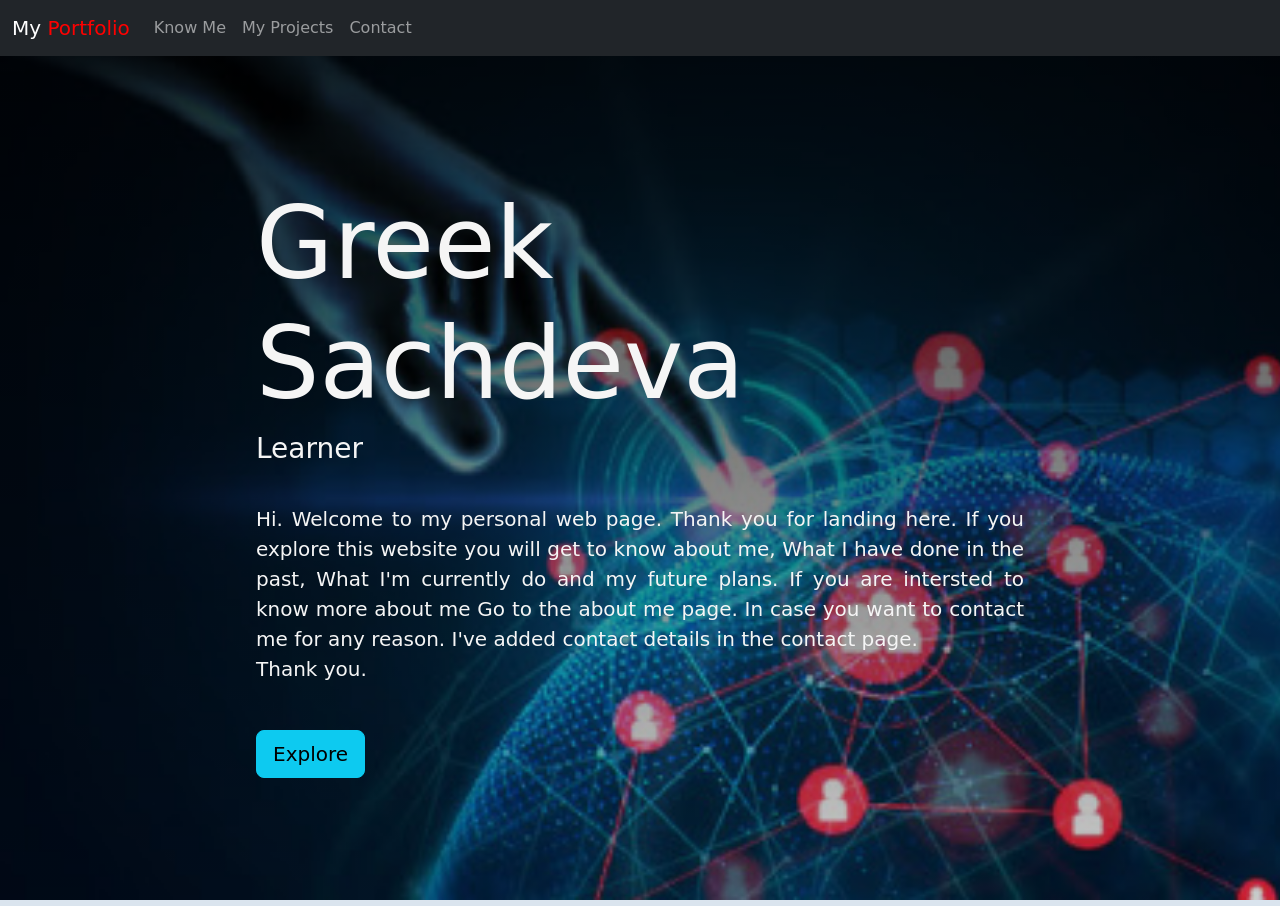
==== index.html @ c4c122c5 "first" ====
<!doctype html>
<html lang="en">
  <head>
    <!-- Required meta tags -->
    <meta charset="utf-8">
    <meta name="viewport" content="width=device-width, initial-scale=1">

    <!-- Bootstrap CSS -->
    <link href="https://cdn.jsdelivr.net/npm/bootstrap@5.0.2/dist/css/bootstrap.min.css" rel="stylesheet" integrity="sha384-EVSTQN3/azprG1Anm3QDgpJLIm9Nao0Yz1ztcQTwFspd3yD65VohhpuuCOmLASjC" crossorigin="anonymous">


    <link href="./styles/style.css" rel="stylesheet">


    <title>Greek Sachdeva</title>
  </head>
  <body>    



    <section class="home">


      <nav class="navbar navbar-expand-lg navbar-dark bg-dark">
        <div class="container-fluid">
          <a class="navbar-brand active" href="index.html">My <span style="color:red;"> Portfolio </span> </a>
          <button class="navbar-toggler" type="button" data-bs-toggle="collapse" data-bs-target="#navbarSupportedContent" aria-controls="navbarSupportedContent" aria-expanded="false" aria-label="Toggle navigation">
            <span class="navbar-toggler-icon"></span>
          </button>
          <div class="collapse navbar-collapse" id="navbarSupportedContent">
            <ul class="navbar-nav me-auto mb-2 mb-lg-0">
              <li class="nav-item">
                <a class="nav-link" aria-current="page" href="about.html">Know Me</a>
              </li>
              <li class="nav-item">
                <a class="nav-link" href="projects.html">My Projects</a>
              </li>
              <li class="nav-item">
                <a class="nav-link" href="contact.html">Contact</a>
              </li>
            </ul>
          </div>
        </div>
      </nav>



      <div class="intro">
        <h1 class="name">Greek Sachdeva</h1>
        <h3 style="font-weight: 300;" >Learner</h3>
        <br>

        <p>
          Hi. Welcome to my personal web page. Thank you for landing here. If you explore this website
          you will get to know about me, What I have done in the past, What I'm currently do and my future plans. 
          If you are intersted to know more about me Go to the about me page.
          In case you want to contact me for any reason. I've added contact details in the contact page.
          <br>
          <b>Thank you.</b>
        </p>

        <br>

        <button type="button" class="btn btn-info btn-lg">Explore</button>
      </div>




      







    </section>








  

    <!-- Option 1: Bootstrap Bundle with Popper -->
    <script src="https://cdn.jsdelivr.net/npm/bootstrap@5.0.2/dist/js/bootstrap.bundle.min.js" integrity="sha384-MrcW6ZMFYlzcLA8Nl+NtUVF0sA7MsXsP1UyJoMp4YLEuNSfAP+JcXn/tWtIaxVXM" crossorigin="anonymous"></script>

    <!-- Option 2: Separate Popper and Bootstrap JS -->
    <!--
    <script src="https://cdn.jsdelivr.net/npm/@popperjs/core@2.9.2/dist/umd/popper.min.js" integrity="sha384-IQsoLXl5PILFhosVNubq5LC7Qb9DXgDA9i+tQ8Zj3iwWAwPtgFTxbJ8NT4GN1R8p" crossorigin="anonymous"></script>
    <script src="https://cdn.jsdelivr.net/npm/bootstrap@5.0.2/dist/js/bootstrap.min.js" integrity="sha384-cVKIPhGWiC2Al4u+LWgxfKTRIcfu0JTxR+EQDz/bgldoEyl4H0zUF0QKbrJ0EcQF" crossorigin="anonymous"></script>
    -->
  </body>
</html>
---- styles/style.css ----
body{
    background-color: #dae4ee;
}

.home{
    height: 100vh;
    background: linear-gradient(
        rgba(0,0,0,0.8), 
        rgba(0,0,0,0.2)),
        url('../imgs/background.jpeg');
    background-size: cover;
}

.intro{
    color: whitesmoke;
    padding: 10% 20%;
    text-align: justify;
    font-size: 20px;
    font-weight: 200;
}

.name{
    font-size: 5em;
    font-weight: 500;
}
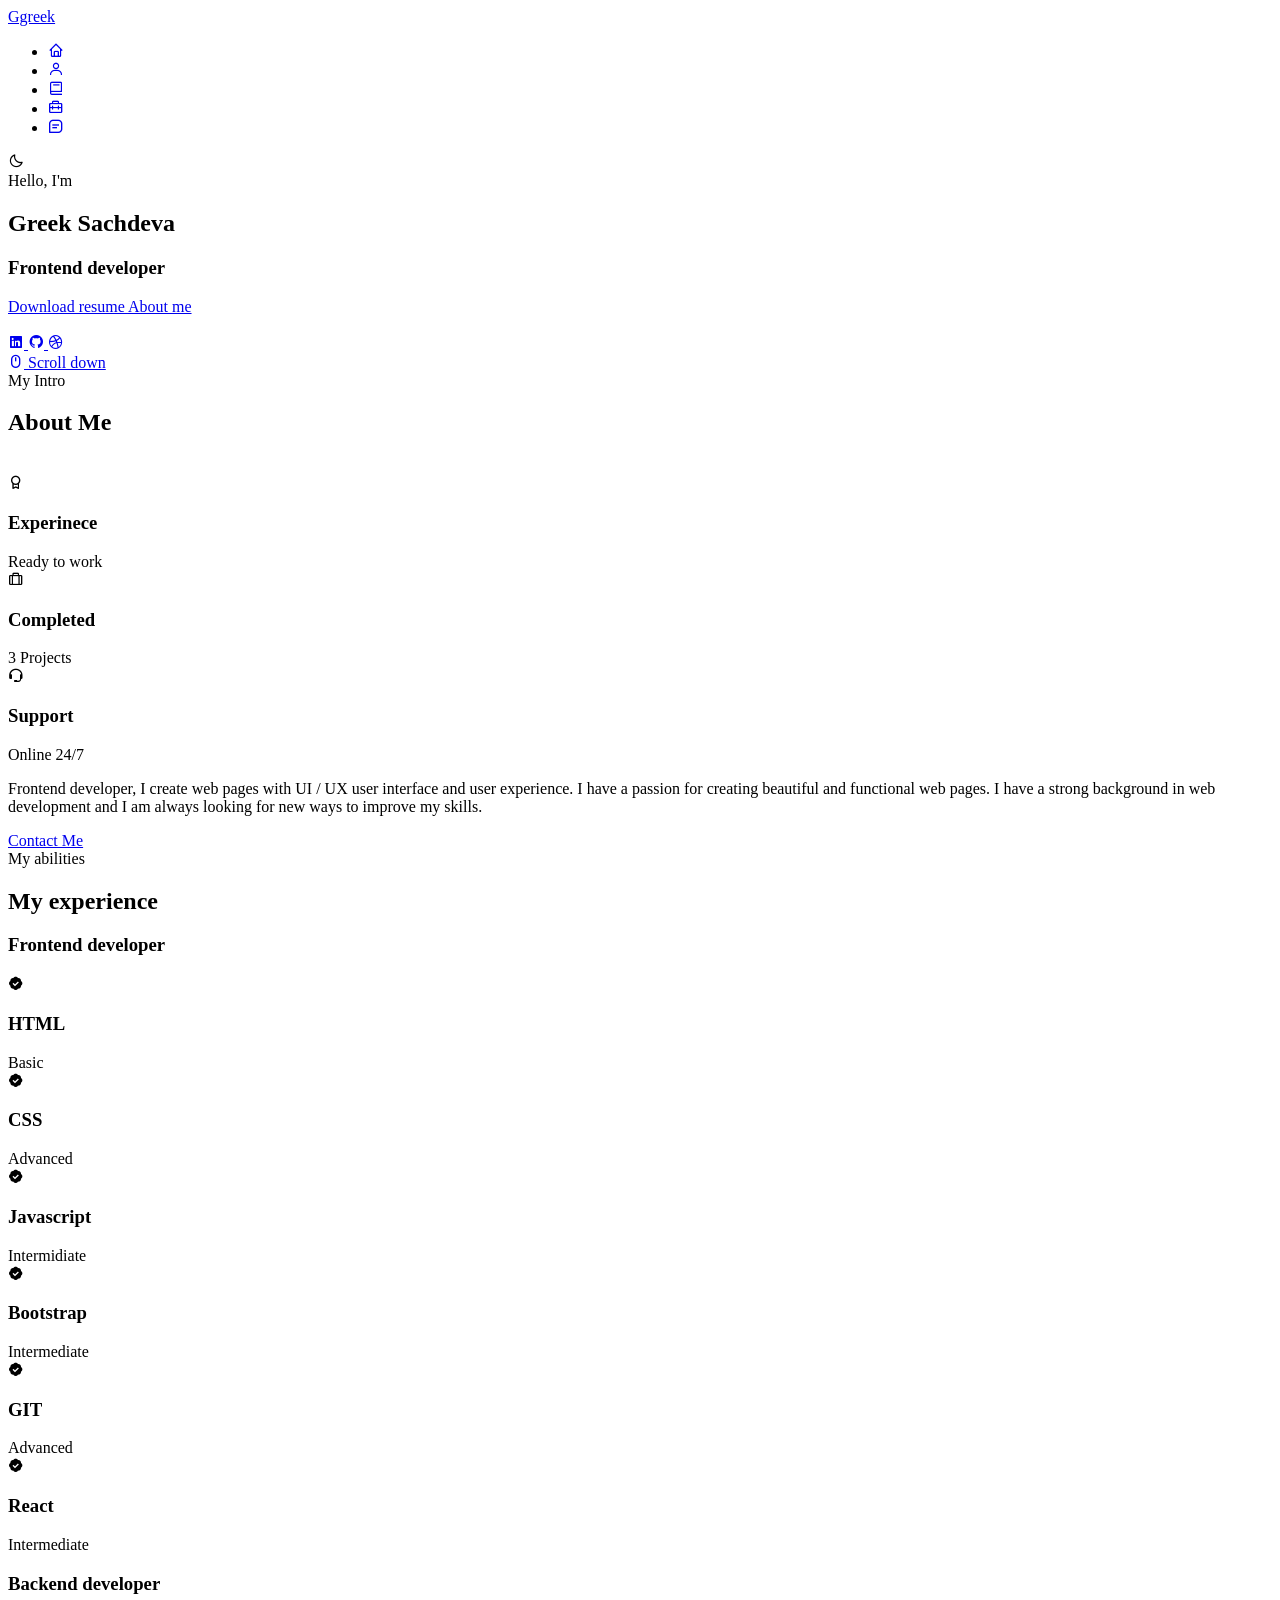
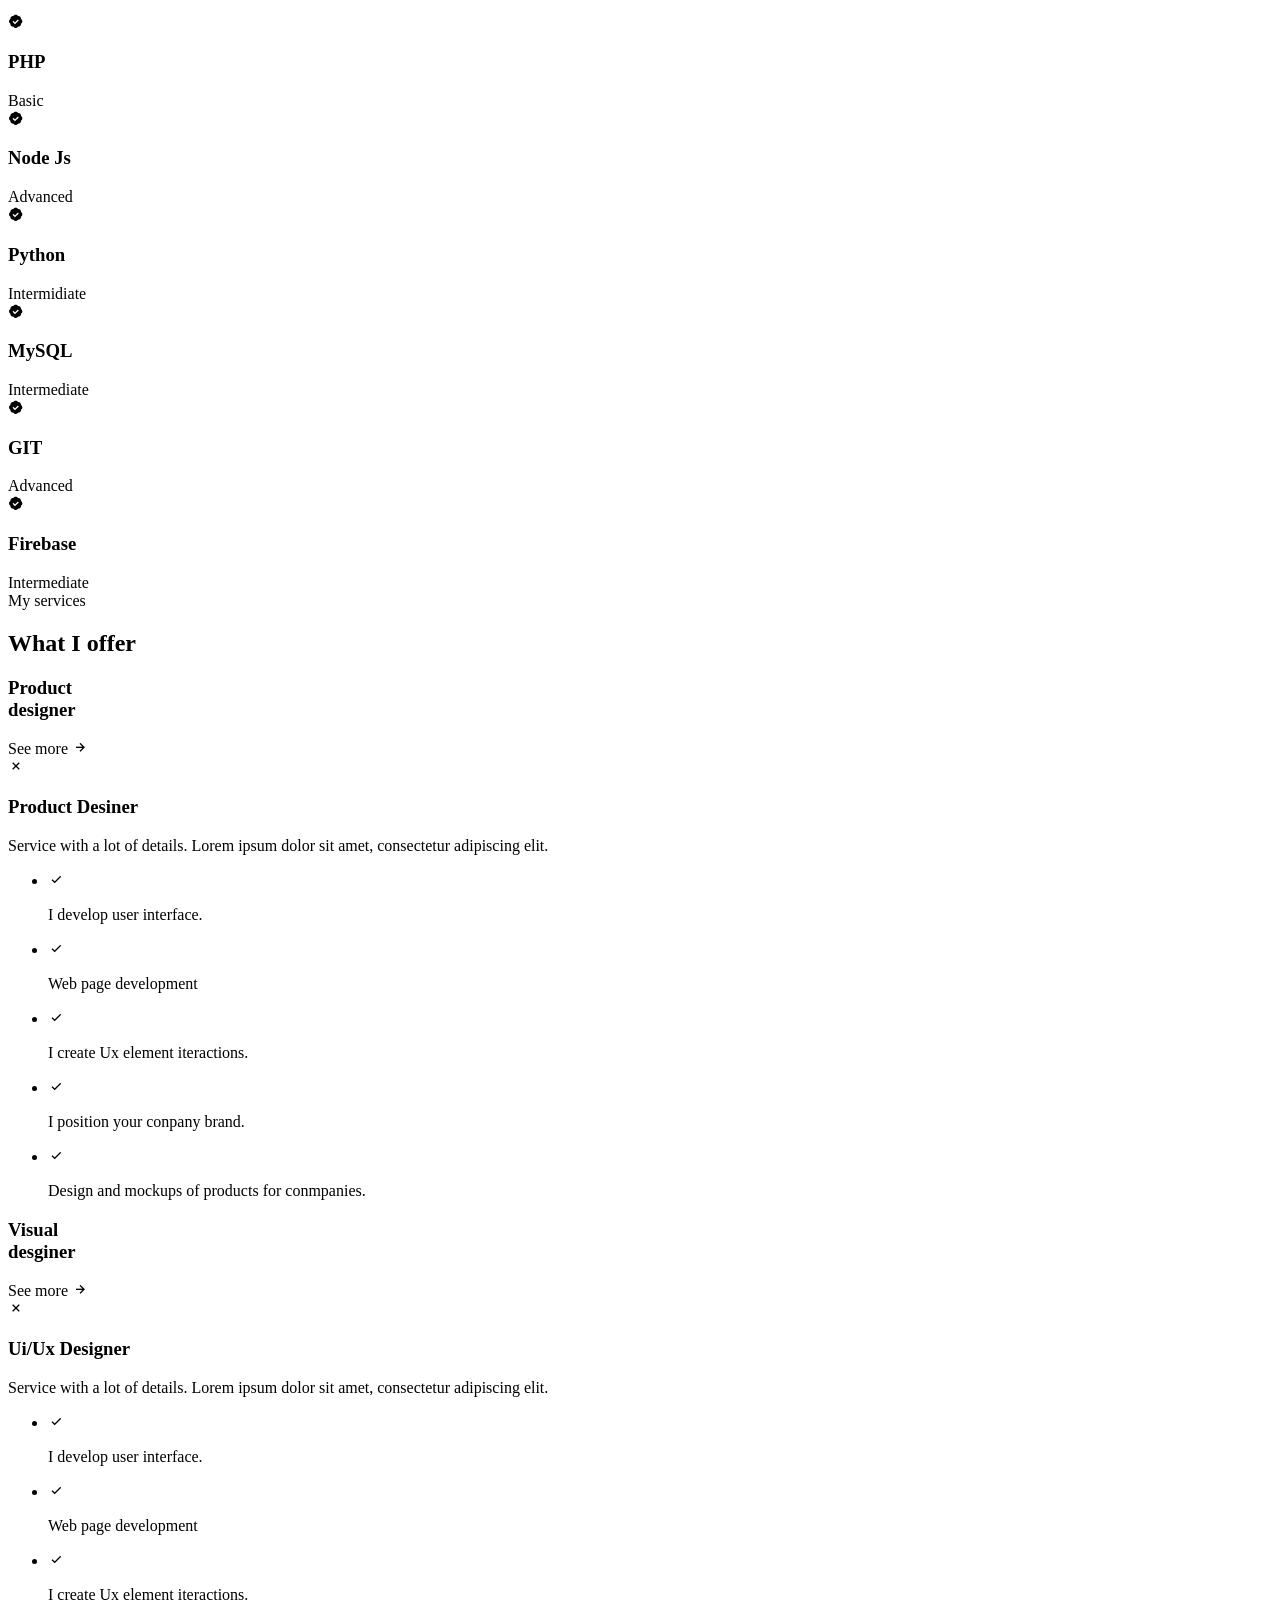
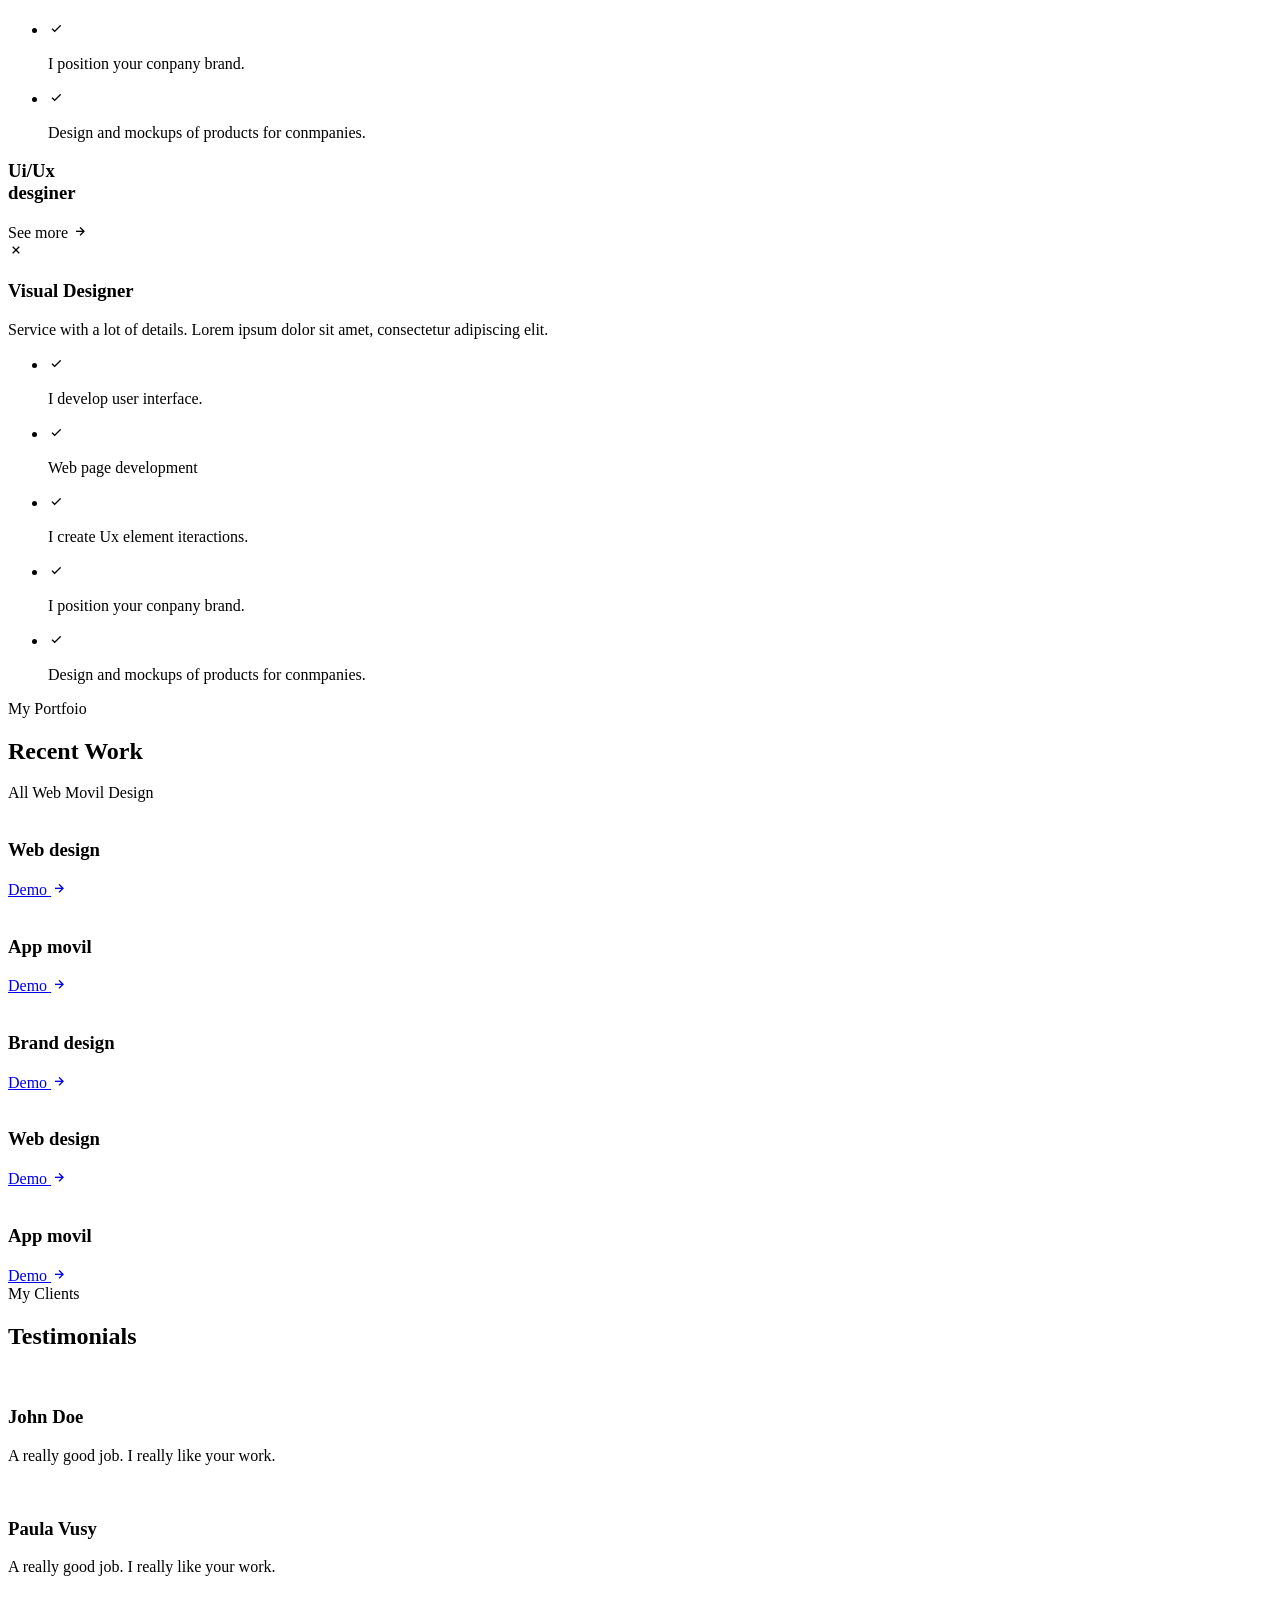
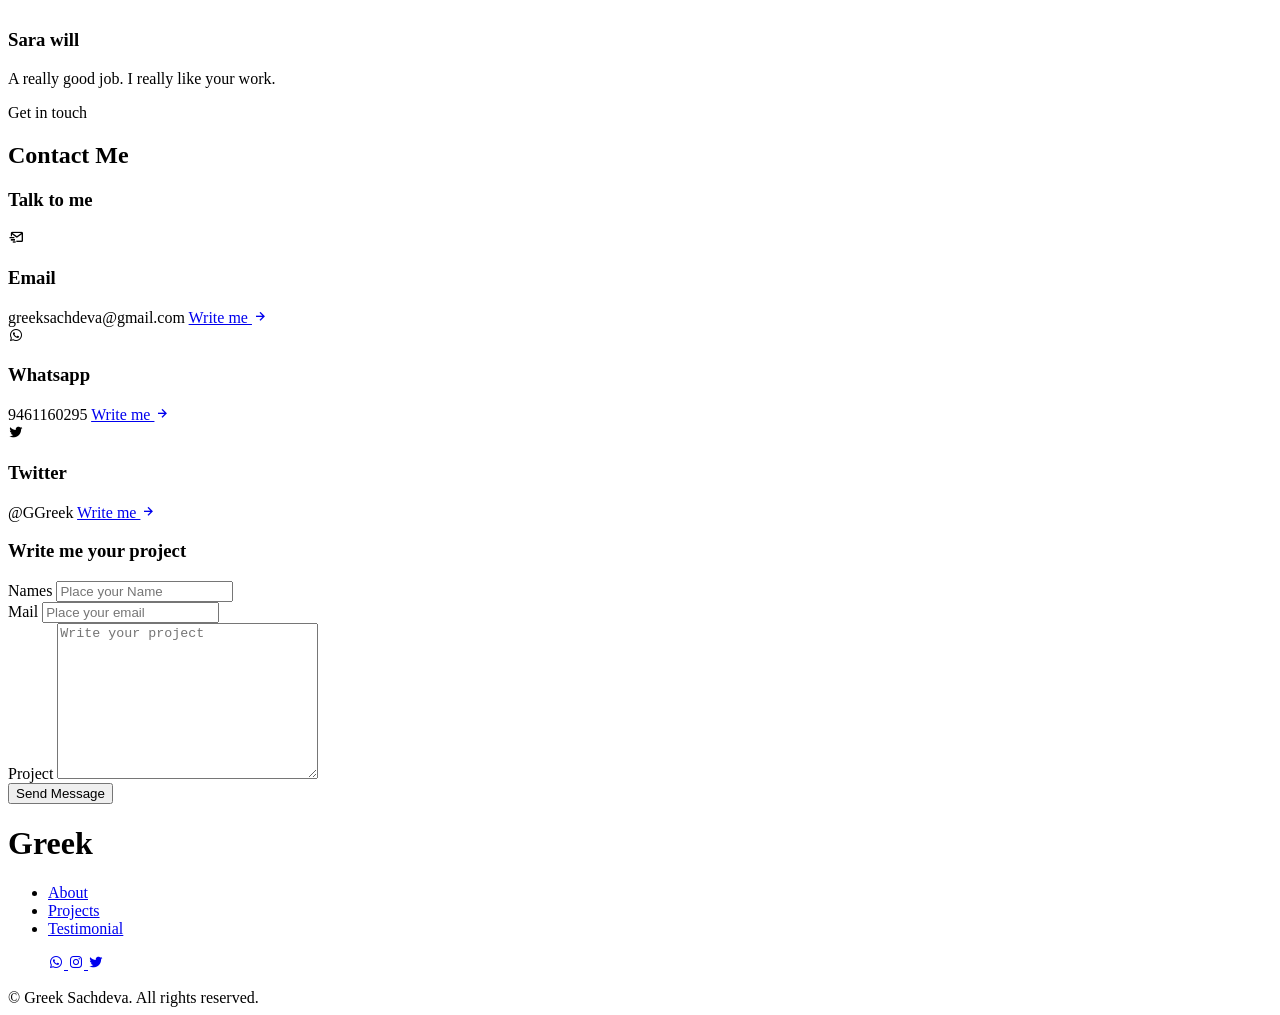
==== commit 651dd92e: "My commit comments" ====
--- a/index.html
+++ b/index.html
@@ -1,98 +1,673 @@
-<!doctype html>
-<html lang="en">
-  <head>
-    <!-- Required meta tags -->
-    <meta charset="utf-8">
-    <meta name="viewport" content="width=device-width, initial-scale=1">
-
-    <!-- Bootstrap CSS -->
-    <link href="https://cdn.jsdelivr.net/npm/bootstrap@5.0.2/dist/css/bootstrap.min.css" rel="stylesheet" integrity="sha384-EVSTQN3/azprG1Anm3QDgpJLIm9Nao0Yz1ztcQTwFspd3yD65VohhpuuCOmLASjC" crossorigin="anonymous">
-
-
-    <link href="./styles/style.css" rel="stylesheet">
-
-
-    <title>Greek Sachdeva</title>
-  </head>
-  <body>    
-
-
-
-    <section class="home">
-
-
-      <nav class="navbar navbar-expand-lg navbar-dark bg-dark">
-        <div class="container-fluid">
-          <a class="navbar-brand active" href="index.html">My <span style="color:red;"> Portfolio </span> </a>
-          <button class="navbar-toggler" type="button" data-bs-toggle="collapse" data-bs-target="#navbarSupportedContent" aria-controls="navbarSupportedContent" aria-expanded="false" aria-label="Toggle navigation">
-            <span class="navbar-toggler-icon"></span>
-          </button>
-          <div class="collapse navbar-collapse" id="navbarSupportedContent">
-            <ul class="navbar-nav me-auto mb-2 mb-lg-0">
-              <li class="nav-item">
-                <a class="nav-link" aria-current="page" href="about.html">Know Me</a>
-              </li>
-              <li class="nav-item">
-                <a class="nav-link" href="projects.html">My Projects</a>
-              </li>
-              <li class="nav-item">
-                <a class="nav-link" href="contact.html">Contact</a>
-              </li>
+<!DOCTYPE html>
+    <html lang="en">
+    <head>
+        <meta charset="UTF-8">
+        <meta name="viewport" content="width=device-width, initial-scale=1.0">
+
+        <!--=============== FAVICON ===============-->
+        <link rel="shortcut icon" href="assets/img/favicon.png" type="image/x-icon">
+
+        <!--=============== BOXICONS ===============-->
+        <link href='https://unpkg.com/boxicons@2.1.2/css/boxicons.min.css' rel='stylesheet'>
+
+        <!--=============== SWIPER CSS ===============-->
+        <link rel="stylesheet" href="assets/css/swiper-bundle.min.css">
+
+        <!--=============== CSS ===============-->
+        <link rel="stylesheet" href="assets/css/styles.css">
+
+        <title> Responsive portfolio website Ansel </title>
+    </head>
+    <body>
+        <!--=============== HEADER ===============-->
+        <header class="header" id="header">
+           <nav class="nav container">
+            <a href="#" class="nav__logo">Ggreek</a>
+
+          <div class="nav__menu">
+            <ul class="nav__list">
+                <li class="nav__item">
+                    <a href="#home" class="nav__link active-link">
+                        <i class='bx bx-home'></i>
+
+                    </a>
+                </li>
+
+                <li class="nav__item">
+                    <a href="#about" class="nav__link">
+                         <i class='bx bx-user' ></i>
+                        
+                    </a>
+                </li>
+                
+                <li class="nav__item">
+                    <a href="#skills" class="nav__link">
+                        <i class='bx bx-book' ></i>
+                        
+                    </a>
+                </li>
+                
+                <li class="nav__item">
+                    <a href="#work" class="nav__link">
+                        <i class='bx bx-briefcase-alt-2' ></i>
+                        
+                    </a>
+                </li>
+                
+                <li class="nav__item">
+                    <a href="#contact" class="nav__link">
+                        <i class='bx bx-message-square-detail' ></i>
+                        
+                    </a>
+                </li>
             </ul>
           </div>
-        </div>
-      </nav>
-
-
-
-      <div class="intro">
-        <h1 class="name">Greek Sachdeva</h1>
-        <h3 style="font-weight: 300;" >Learner</h3>
-        <br>
-
-        <p>
-          Hi. Welcome to my personal web page. Thank you for landing here. If you explore this website
-          you will get to know about me, What I have done in the past, What I'm currently do and my future plans. 
-          If you are intersted to know more about me Go to the about me page.
-          In case you want to contact me for any reason. I've added contact details in the contact page.
-          <br>
-          <b>Thank you.</b>
-        </p>
-
-        <br>
-
-        <button type="button" class="btn btn-info btn-lg">Explore</button>
-      </div>
-
-
-
-
-      
-
-
-
-
-
-
-
-    </section>
-
-
-
-
-
-
-
-
-  
-
-    <!-- Option 1: Bootstrap Bundle with Popper -->
-    <script src="https://cdn.jsdelivr.net/npm/bootstrap@5.0.2/dist/js/bootstrap.bundle.min.js" integrity="sha384-MrcW6ZMFYlzcLA8Nl+NtUVF0sA7MsXsP1UyJoMp4YLEuNSfAP+JcXn/tWtIaxVXM" crossorigin="anonymous"></script>
-
-    <!-- Option 2: Separate Popper and Bootstrap JS -->
-    <!--
-    <script src="https://cdn.jsdelivr.net/npm/@popperjs/core@2.9.2/dist/umd/popper.min.js" integrity="sha384-IQsoLXl5PILFhosVNubq5LC7Qb9DXgDA9i+tQ8Zj3iwWAwPtgFTxbJ8NT4GN1R8p" crossorigin="anonymous"></script>
-    <script src="https://cdn.jsdelivr.net/npm/bootstrap@5.0.2/dist/js/bootstrap.min.js" integrity="sha384-cVKIPhGWiC2Al4u+LWgxfKTRIcfu0JTxR+EQDz/bgldoEyl4H0zUF0QKbrJ0EcQF" crossorigin="anonymous"></script>
-    -->
-  </body>
+          <!-- themme change button -->
+          <i class='bx bx-moon change-theme' id  = "theme-button" ></i>
+           </nav>
+        </header>
+
+        <!--=============== MAIN ===============-->
+        <main class="main">
+            <!--=============== HOME ===============-->
+            <section class="home section" id="home">
+                <div class="home__conatiner container grid">
+                    <div class="home__data">
+                        <span class="home__greeting">Hello, I'm</span>
+                        <h1 class="home__name">Greek Sachdeva</h1>
+                        <h3 class="home__education">Frontend developer</h3>
+                        <div class="home__buttons">
+                            <a download="" href="assets/pdf/Greek-resume.pdf" class="button button--ghost">
+                                Download resume 
+                            </a>
+                            <a href="#about" class="button">About me</a>
+                        </div>
+
+                    </div>
+                    <div class="home__handle">
+                        <img src="assets/img/perfil.png" alt="" class="home__img">
+                    </div>
+                    <div class="home__social">
+                        <a href="https://www.linkedin.com/in/greeksachdeva/" target="_blank" class="home__social-link">
+                            <i class='bx bxl-linkedin-square' ></i>
+                        </a>
+                         <a href="http://www.github.com/greeksachdeva" target="_blank"class="home__social-link">
+                            <i class='bx bxl-github' ></i>
+                        </a>
+                         <a href="http://www.dribbble.com/" target="_blank"class="home__social-link">
+                            <i class='bx bxl-dribbble' ></i>
+                        </a>
+                    </div>
+
+                    <a href="#about" class="home__scroll">
+                        <i class='bx bx-mouse home__scroll-icon' ></i>
+                        <span class="home__scroll-name">Scroll down</span>
+                    </a>
+                </div>
+            </section>
+            
+            <!--=============== ABOUT ===============-->
+            <section class="about section" id="about">
+                <span class="section__subtitle">My Intro</span>
+                <h2 class="section__title">About Me</h2>
+                <div class="about__container container grid">
+                    <img src="assets/img/about.jpg" alt="" class="about__img">
+                    <div class="about__data">
+                        <div class="about__info">
+                           <div class="about__box">
+                            <i class='bx bx-award' ></i>
+                            <h3 class="about__title">
+                                Experinece
+                            </h3>
+                            <span class="about__subtitle">Ready to work</span>
+                           </div>
+
+                           <div class="about__box">
+                            <i class='bx bx-briefcase-alt' ></i>
+                            <h3 class="about__title">
+                                Completed
+                            </h3>
+                            <span class="about__subtitle">3 Projects</span>
+                           </div>
+
+                           <div class="about__box">
+                            <i class='bx bx-support' ></i>
+                            <h3 class="about__title">
+                                Support
+                            </h3>
+                            <span class="about__subtitle">Online 24/7</span>
+                           </div>
+                        </div>
+                        <p class="about__description">
+                            Frontend developer, I create web pages with UI / UX user interface and user experience. I have a passion for creating beautiful and functional web pages. I have a strong background in web development and I am always looking for new ways to improve my skills.
+                        </p>
+                        <a href="#contact" class="button">Contact Me</a>
+                    </div>
+                </div>     
+                           
+            </section>
+
+            <!--=============== SKILLS ===============-->
+            <section class="skills section" id="skills">
+                <span class="section__subtitle">My abilities</span>
+                <h2 class="section__title">My experience</h2>
+                <div class="skills__container conatiner grid">
+                    <div class="skills__content">
+                    <h3 class="skills__title">Frontend developer</h3>
+                    <div class="skills__box">
+                        <div class="skills__group">
+                            <div class="skills__data">
+                                <i class='bx bxs-badge-check' ></i>
+                                <div>
+                                    <h3 class="skills__name">HTML</h3>
+                                    <span class="skills__levels">Basic</span>
+                                </div>
+                            </div>
+
+                            <div class="skills__data">
+                                <i class='bx bxs-badge-check' ></i>
+                                <div>
+                                    <h3 class="skills__name">CSS</h3>
+                                    <span class="skills__levels">Advanced</span>
+                                </div>
+                            </div>
+
+                            <div class="skills__data">
+                                <i class='bx bxs-badge-check' ></i>
+                                <div>
+                                    <h3 class="skills__name">Javascript</h3>
+                                    <span class="skills__levels">Intermidiate</span>
+                                </div>
+                            </div>
+                        </div>
+
+                         <div class="skills__group">
+                            <div class="skills__data">
+                                <i class='bx bxs-badge-check' ></i>
+                                <div>
+                                    <h3 class="skills__name">Bootstrap</h3>
+                                    <span class="skills__levels">Intermediate</span>
+                                </div>
+                            </div>
+
+                            <div class="skills__data">
+                                <i class='bx bxs-badge-check' ></i>
+                                <div>
+                                    <h3 class="skills__name">GIT</h3>
+                                    <span class="skills__levels">Advanced</span>
+                                </div>
+                            </div>
+
+                            <div class="skills__data">
+                                <i class='bx bxs-badge-check' ></i>
+                                <div>
+                                    <h3 class="skills__name">React</h3>
+                                    <span class="skills__levels">Intermediate</span>
+                                </div>
+                            </div>
+                        </div>
+                    </div>
+                    </div>
+
+                    <div class="skills__content">
+                    <h3 class="skills__title">Backend developer</h3>
+                    <div class="skills__box">
+                        <div class="skills__group">
+                            <div class="skills__data">
+                                <i class='bx bxs-badge-check' ></i>
+                                <div>
+                                    <h3 class="skills__name">PHP</h3>
+                                    <span class="skills__levels">Basic</span>
+                                </div>
+                            </div>
+
+                            <div class="skills__data">
+                                <i class='bx bxs-badge-check' ></i>
+                                <div>
+                                    <h3 class="skills__name">Node Js</h3>
+                                    <span class="skills__levels">Advanced</span>
+                                </div>
+                            </div>
+
+                            <div class="skills__data">
+                                <i class='bx bxs-badge-check' ></i>
+                                <div>
+                                    <h3 class="skills__name">Python</h3>
+                                    <span class="skills__levels">Intermidiate</span>
+                                </div>
+                            </div>
+                        </div>
+
+                         <div class="skills__group">
+                            <div class="skills__data">
+                                <i class='bx bxs-badge-check' ></i>
+                                <div>
+                                    <h3 class="skills__name">MySQL</h3>
+                                    <span class="skills__levels">Intermediate</span>
+                                </div>
+                            </div>
+
+                            <div class="skills__data">
+                                <i class='bx bxs-badge-check' ></i>
+                                <div>
+                                    <h3 class="skills__name">GIT</h3>
+                                    <span class="skills__levels">Advanced</span>
+                                </div>
+                            </div>
+
+                            <div class="skills__data">
+                                <i class='bx bxs-badge-check' ></i>
+                                <div>
+                                    <h3 class="skills__name">Firebase</h3>
+                                    <span class="skills__levels">Intermediate</span>
+                                </div>
+                            </div>
+                        </div>
+                    </div>
+                    </div>
+                </div>
+                
+            </section>
+
+            <!--=============== SERVICES ===============-->
+            <section class="services section">
+                <span class="section__subtitle">My services</span>
+                <h2 class="section__title">What I offer</h2>
+                <div class="services__container container grid">
+                    <div class="services__card">
+                        <h3 class="services__title">Product <br> designer</h3>
+                        <span class="services__button">
+                            See more <i class='bx bx-right-arrow-alt' ></i>
+                        </span>
+                        <div class="services__modal">
+                            <div class="services__modal-content">
+                                <i class='bx bx-x services__modal-close' ></i>
+                                <h3 class="services__modal-title">Product Desiner</h3>
+                                <p class="services__modal-description">
+                                    Service with a lot of details. Lorem ipsum dolor sit amet, consectetur adipiscing elit.
+                                </p>
+                                <ul class="services__modal-list">
+                                    <li class="services__modal-item">
+                                        <i class='bx bx-check sevices__modal-icon'></i>
+                                        <p class="sevices__modal-info">
+                                            I develop user interface.
+
+                                        </p>
+                                    </li>
+
+                                     <li class="services__modal-item">
+                                        <i class='bx bx-check sevices__modal-icon'></i>
+                                        <p class="sevices__modal-info">
+                                            Web page development
+                                            
+                                        </p>
+                                    </li>
+
+                                     <li class="services__modal-item">
+                                        <i class='bx bx-check sevices__modal-icon'></i>
+                                        <p class="sevices__modal-info">
+                                            I create Ux element iteractions.
+                                            
+                                        </p>
+                                    </li>
+
+                                     <li class="services__modal-item">
+                                        <i class='bx bx-check sevices__modal-icon'></i>
+                                        <p class="sevices__modal-info">
+                                            I position your conpany brand.
+                                            
+                                        </p>
+                                    </li>
+
+                                     <li class="services__modal-item">
+                                        <i class='bx bx-check sevices__modal-icon'></i>
+                                        <p class="sevices__modal-info">
+                                            Design and  mockups of products for conmpanies.
+                                            
+                                        </p>
+                                    </li>
+                                </ul>
+                            </div>
+                        </div>
+                    </div>
+
+                     <div class="services__card">
+                        <h3 class="services__title">Visual <br> desginer</h3>
+                        <span class="services__button">
+                            See more <i class='bx bx-right-arrow-alt' ></i>
+                        </span>
+                        <div class="services__modal">
+                            <div class="services__modal-content">
+                                <i class='bx bx-x services__modal-close' ></i>
+                                <h3 class="services__modal-title">Ui/Ux Designer</h3>
+                                <p class="services__modal-description">
+                                    Service with a lot of details. Lorem ipsum dolor sit amet, consectetur adipiscing elit.
+                                </p>
+                                <ul class="services__modal-list">
+                                    <li class="services__modal-item">
+                                        <i class='bx bx-check sevices__modal-icon'></i>
+                                        <p class="sevices__modal-info">
+                                            I develop user interface.
+
+                                        </p>
+                                    </li>
+
+                                     <li class="services__modal-item">
+                                        <i class='bx bx-check sevices__modal-icon'></i>
+                                        <p class="sevices__modal-info">
+                                            Web page development
+                                            
+                                        </p>
+                                    </li>
+
+                                     <li class="services__modal-item">
+                                        <i class='bx bx-check sevices__modal-icon'></i>
+                                        <p class="sevices__modal-info">
+                                            I create Ux element iteractions.
+                                            
+                                        </p>
+                                    </li>
+
+                                     <li class="services__modal-item">
+                                        <i class='bx bx-check sevices__modal-icon'></i>
+                                        <p class="sevices__modal-info">
+                                            I position your conpany brand.
+                                            
+                                        </p>
+                                    </li>
+
+                                     <li class="services__modal-item">
+                                        <i class='bx bx-check sevices__modal-icon'></i>
+                                        <p class="sevices__modal-info">
+                                            Design and  mockups of products for conmpanies.
+                                            
+                                        </p>
+                                    </li>
+                                </ul>
+                            </div>
+                        </div>
+
+                    </div>
+
+                     <div class="services__card">
+                        <h3 class="services__title">Ui/Ux <br> desginer</h3>
+                        <span class="services__button">
+                            See more <i class='bx bx-right-arrow-alt' ></i>
+                        </span>
+
+                        <div class="services__modal">
+                            <div class="services__modal-content">
+                                <i class='bx bx-x services__modal-close' ></i>
+                                <h3 class="services__modal-title">Visual Designer</h3>
+                                <p class="services__modal-description">
+                                    Service with a lot of details. Lorem ipsum dolor sit amet, consectetur adipiscing elit.
+                                </p>
+                                <ul class="services__modal-list">
+                                    <li class="services__modal-item">
+                                        <i class='bx bx-check sevices__modal-icon'></i>
+                                        <p class="sevices__modal-info">
+                                            I develop user interface.
+
+                                        </p>
+                                    </li>
+
+                                     <li class="services__modal-item">
+                                        <i class='bx bx-check sevices__modal-icon'></i>
+                                        <p class="sevices__modal-info">
+                                            Web page development
+                                            
+                                        </p>
+                                    </li>
+
+                                     <li class="services__modal-item">
+                                        <i class='bx bx-check sevices__modal-icon'></i>
+                                        <p class="sevices__modal-info">
+                                            I create Ux element iteractions.
+                                            
+                                        </p>
+                                    </li>
+
+                                     <li class="services__modal-item">
+                                        <i class='bx bx-check sevices__modal-icon'></i>
+                                        <p class="sevices__modal-info">
+                                            I position your conpany brand.
+                                            
+                                        </p>
+                                    </li>
+
+                                     <li class="services__modal-item">
+                                        <i class='bx bx-check sevices__modal-icon'></i>
+                                        <p class="sevices__modal-info">
+                                            Design and  mockups of products for conmpanies.
+                                            
+                                        </p>
+                                    </li>
+                                </ul>
+                            </div>
+                        </div>
+                    </div>
+                </div>
+            </section>
+
+            <!--=============== WORK ===============-->
+            <section class="work section" id="work">
+                 <span class="section__subtitle">My Portfoio</span>
+                 <h2 class="section__title">Recent Work</h2>
+
+                 <div class="work__filters">
+                    <span class="work__item active-work" data-filter = 'all' >All</span>
+                    <span class="work__item" data-filter='.web'>Web</span>
+                    <span class="work__item" data-filter='.movil' >Movil</span>
+                    <span class="work__item" data-filter='.design' >Design</span>
+                 </div>
+
+                 <div class="work__container conatiner grid">
+                    <div class="work__card mix web">
+                        <img src="assets/img/work1.jpg" alt="" class="work__img">
+
+                        <h3 class="work__button">Web design</h3>
+
+                        <a href="#" class="work__button">
+                            Demo <i class='bx bx-right-arrow-alt work__icon' ></i>
+                        </a>
+                    </div> 
+                    
+                    <div class="work__card mix movil">
+                        <img src="assets/img/work2.jpg" alt="" class="work__img">
+
+                        <h3 class="work__button">App movil</h3>
+
+                        <a href="#" class="work__button">
+                            Demo <i class='bx bx-right-arrow-alt work__icon' ></i>
+                        </a>
+                    </div> 
+
+                    <div class="work__card mix design">
+                        <img src="assets/img/work3.jpg" alt="" class="work__img">
+
+                        <h3 class="work__button">Brand design</h3>
+
+                        <a href="#" class="work__button">
+                            Demo <i class='bx bx-right-arrow-alt work__icon' ></i>
+                        </a>
+                    </div> 
+
+                    <div class="work__card mix web">
+                        <img src="assets/img/work4.jpg" alt="" class="work__img">
+
+                        <h3 class="work__button">Web design </h3>
+
+                        <a href="#" class="work__button">
+                            Demo <i class='bx bx-right-arrow-alt work__icon' ></i>
+                        </a>
+                    </div> 
+
+                    <div class="work__card mix movil">
+                        <img src="assets/img/work5.jpg" alt="" class="work__img">
+
+                        <h3 class="work__button">App movil</h3>
+
+                        <a href="#" class="work__button">
+                            Demo <i class='bx bx-right-arrow-alt work__icon' ></i>
+                        </a>
+                    </div> 
+                
+                </div>
+            </section>
+
+            <!--=============== TESTIMONIALS ===============-->
+            <section class="testimonial section">
+                <span class="section__subtitle">My Clients</span>
+                <h2 class="section__title">Testimonials</h2>
+
+                <div class="testimonial__container container swiper">
+                    <div class="swiper-wrapper">
+                        <div class="testimonial__card swiper-slide">
+                            <img src="assets/img/testimonial1.png" alt="" class="testimonial__img">
+                            <h3 class="testimonial__name">John Doe</h3>
+                            <p class="testimonial__description">
+                                A really good job. I really like your work.
+                            </p>
+                        </div>
+
+                        <div class="testimonial__card swiper-slide">
+                            <img src="assets/img/testimonial2.png" alt="" class="testimonial__img">
+                            <h3 class="testimonial__name">Paula Vusy</h3>
+                            <p class="testimonial__description">
+                                A really good job. I really like your work.
+                            </p>
+                        </div>
+
+                        <div class="testimonial__card swiper-slide">
+                            <img src="assets/img/testimonial3.png" alt="" class="testimonial__img">
+                            <h3 class="testimonial__name">Sara will</h3>
+                            <p class="testimonial__description">
+                                A really good job. I really like your work.
+                            </p>
+                        </div>
+                    </div>
+
+                    <div class="swiper-pagination"></div>
+
+                </div>                
+            </section>
+
+            <!--=============== CONTACT ===============-->
+            <section class="contact section" id="contact">
+                <span class="section__subtitle">Get in touch</span>
+                <h2 class="section__title">Contact Me</h2>
+
+                <div class="contact__container container grid">
+                    <div class="contact__content">
+                        <h3 class="contact__title">Talk to me</h3>
+                       
+                        <div class="contact__info">
+                            <div class="contact__card">
+                                <i class='bx bx-mail-send contact__card-icon'></i>
+                                    <h3 class="contact__card-title">Email</h3>
+                                    <span class="contact__card-data">greeksachdeva@gmail.com</span>
+
+                                    <a href="mailto:greeksachdeva@gmail.com" target='_blank' class="contact__button">
+                                        Write me <i class='bx bx-right-arrow-alt contact__button-icon' ></i>
+                                    </a>
+                            </div>
+
+                            <div class="contact__card">
+                               <i class='bx bxl-whatsapp contact__card-icon' ></i>
+                                    <h3 class="contact__card-title">Whatsapp</h3>
+                                    <span class="contact__card-data">9461160295</span>
+
+                                    <a href="https://api.whatsapp.com/send?phone=919461160295&text=Hello!" target='_blank' class="contact__button">
+                                        Write me <i class='bx bx-right-arrow-alt contact__button-icon' ></i>
+                                    </a>
+                            </div>
+
+                            <div class="contact__card">
+                               <i class='bx bxl-twitter contact__card-icon' ></i>
+                                    <h3 class="contact__card-title">Twitter</h3>
+                                    <span class="contact__card-data">@GGreek</span>
+
+                                    <a href="https://twitter.com/messages/compose?recipient_id=1463343148764065797&text=Hello!!" target='_blank' class="contact__button">
+                                        Write me <i class='bx bx-right-arrow-alt contact__button-icon' ></i>
+                                    </a>
+                            </div>
+                        </div>
+                    </div>
+
+                      <div class="contact__content">
+                        <h3 class="contact__title">Write me your project</h3>
+                       <form action="" class="contact__form">
+                            <div class="contact__form-div">
+                                <label for="" class="contact__form-tag">Names</label>
+                                <input type="text" placeholder="Place your Name" class="contact__form-input">
+                            </div>
+
+                            <div class="contact__form-div">
+                                <label for="" class="contact__form-tag">Mail</label>
+                                <input type="email" placeholder="Place your email" class="contact__form-input">
+                            </div>
+
+                            <div class="contact__form-div contact__form-area">
+                                <label for="" class="contact__form-tag">Project</label>
+                                <textarea name="" id="" cols="30" rows="10" placeholder="Write your project" class="contact__form-input"></textarea>
+                            </div>
+
+                            <button class="button">Send Message</button>
+                       </form>
+                    </div>
+            </section>
+        </main>
+
+        <!--=============== FOOTER ===============-->
+        <footer class="footer">
+            <div class="footer__container conatiner">
+                <h1 class="footer__title">Greek</h1>
+                <ul class="footer__list">
+                    <li>
+                        <a href="#about" class="footer__link">About</a>
+                    </li>
+
+                     <li>
+                        <a href="#work" class="footer__link">Projects</a>
+                    </li>
+
+                     <li>
+                        <a href="#testmonial" class="footer__link">Testimonial</a>
+                    </li>
+                </ul>
+                <ul class="footer__social">
+                    <a href="https://api.whatsapp.com/send?phone=919461160295&text=Hello!" target = "_blank" class="footer__social-link">
+                        <i class='bx bxl-whatsapp' ></i>
+
+                    </a>
+
+                    <a href="https://www.instagram.com/greek_sachdevaa/?hl=en" target = "_blank" class="footer__social-link">
+                        <i class='bx bxl-instagram' ></i>
+                        
+                    </a>
+
+                    <a href="https://twitter.com/messages/compose?recipient_id=1463343148764065797&text=Hello!!" target = "_blank" class="footer__social-link">
+                        <i class='bx bxl-twitter' ></i>
+                        
+                    </a>
+                </ul>
+
+                <span class="footer__copy">
+                    &copy; Greek Sachdeva. All rights reserved.
+                </span>
+            </div>
+        </footer>
+
+        <!--=============== SCROLLREVEAL ===============-->
+        <script src="assets/js/scrollreveal.min.js"></script>
+
+        <!--=============== SWIPER JS ===============-->
+        <script src="assets/js/swiper-bundle.min.js"></script>
+
+        <!--=============== MIXITUP FILTER ===============-->
+        <script src="assets/js/mixitup.min.js"></script>
+
+        <!--=============== MAIN JS ===============-->
+        <script src="assets/js/main.js"></script>
+    </body>
 </html>
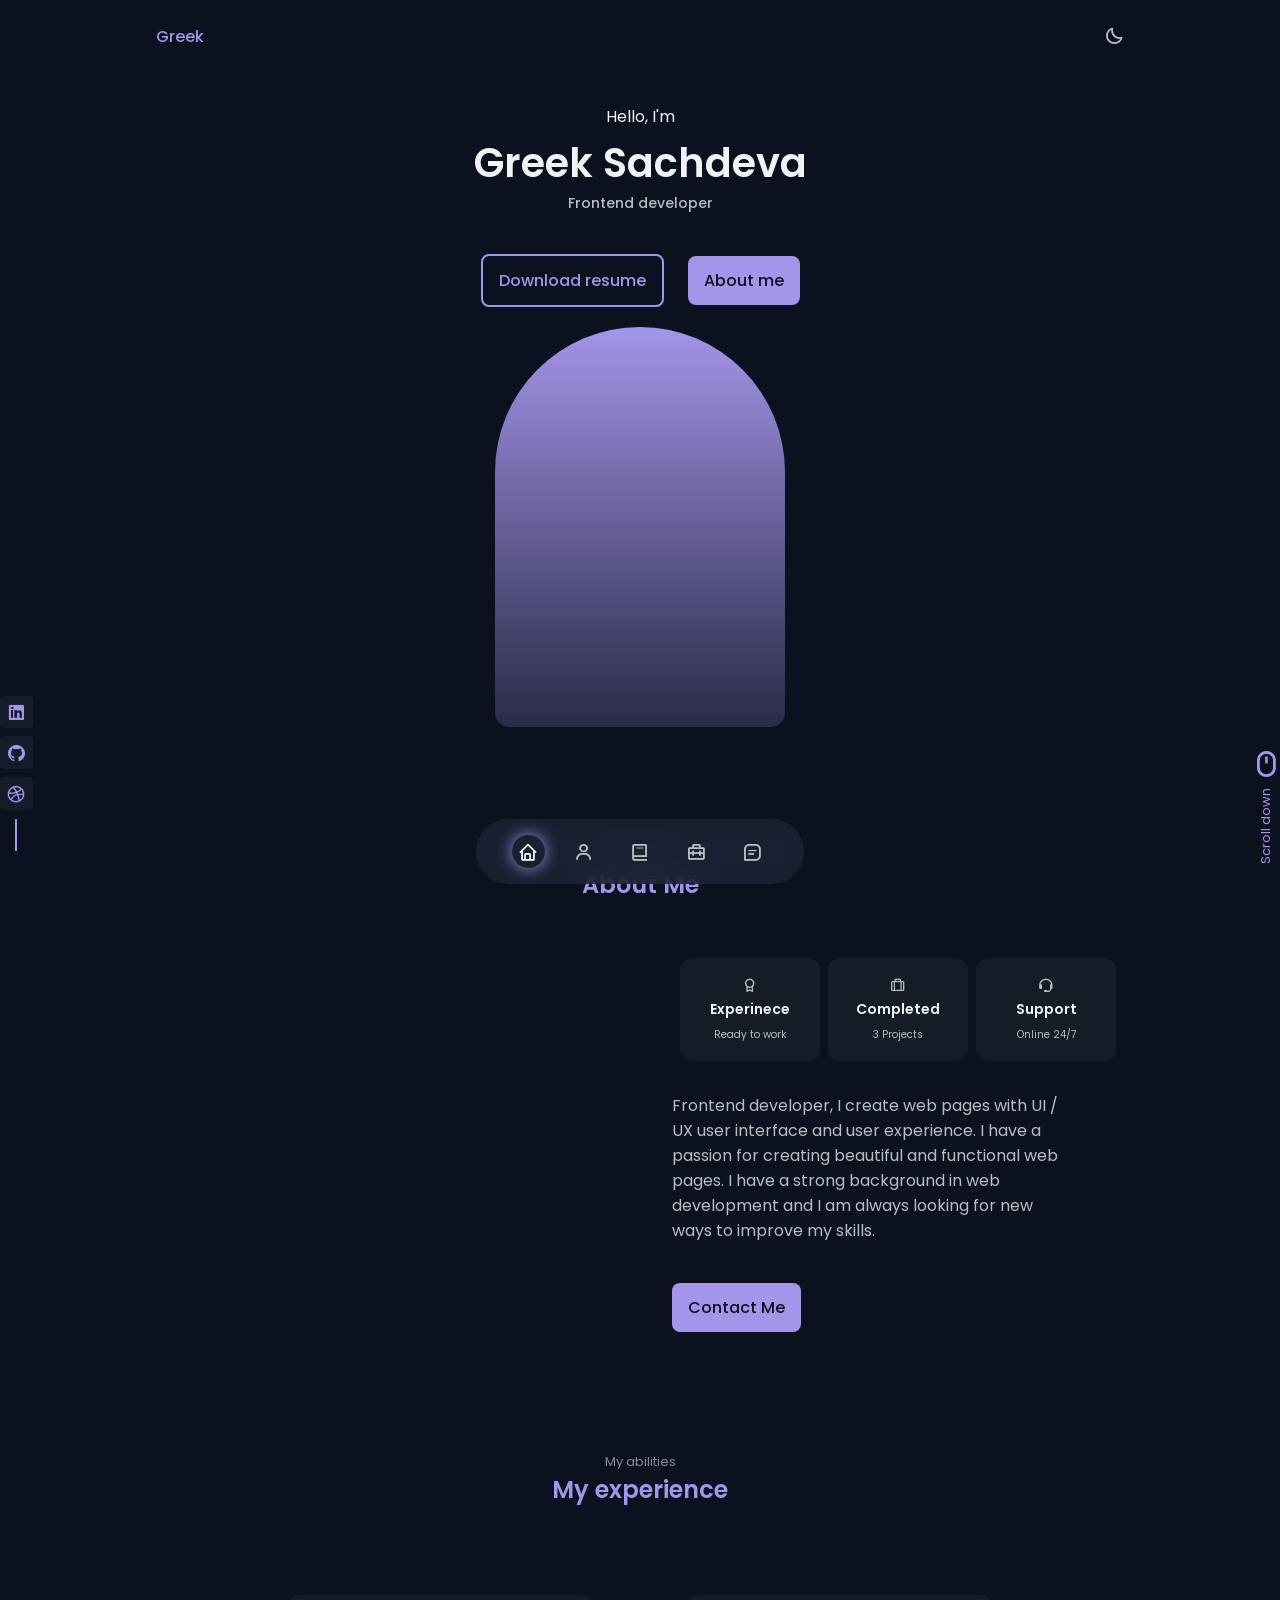
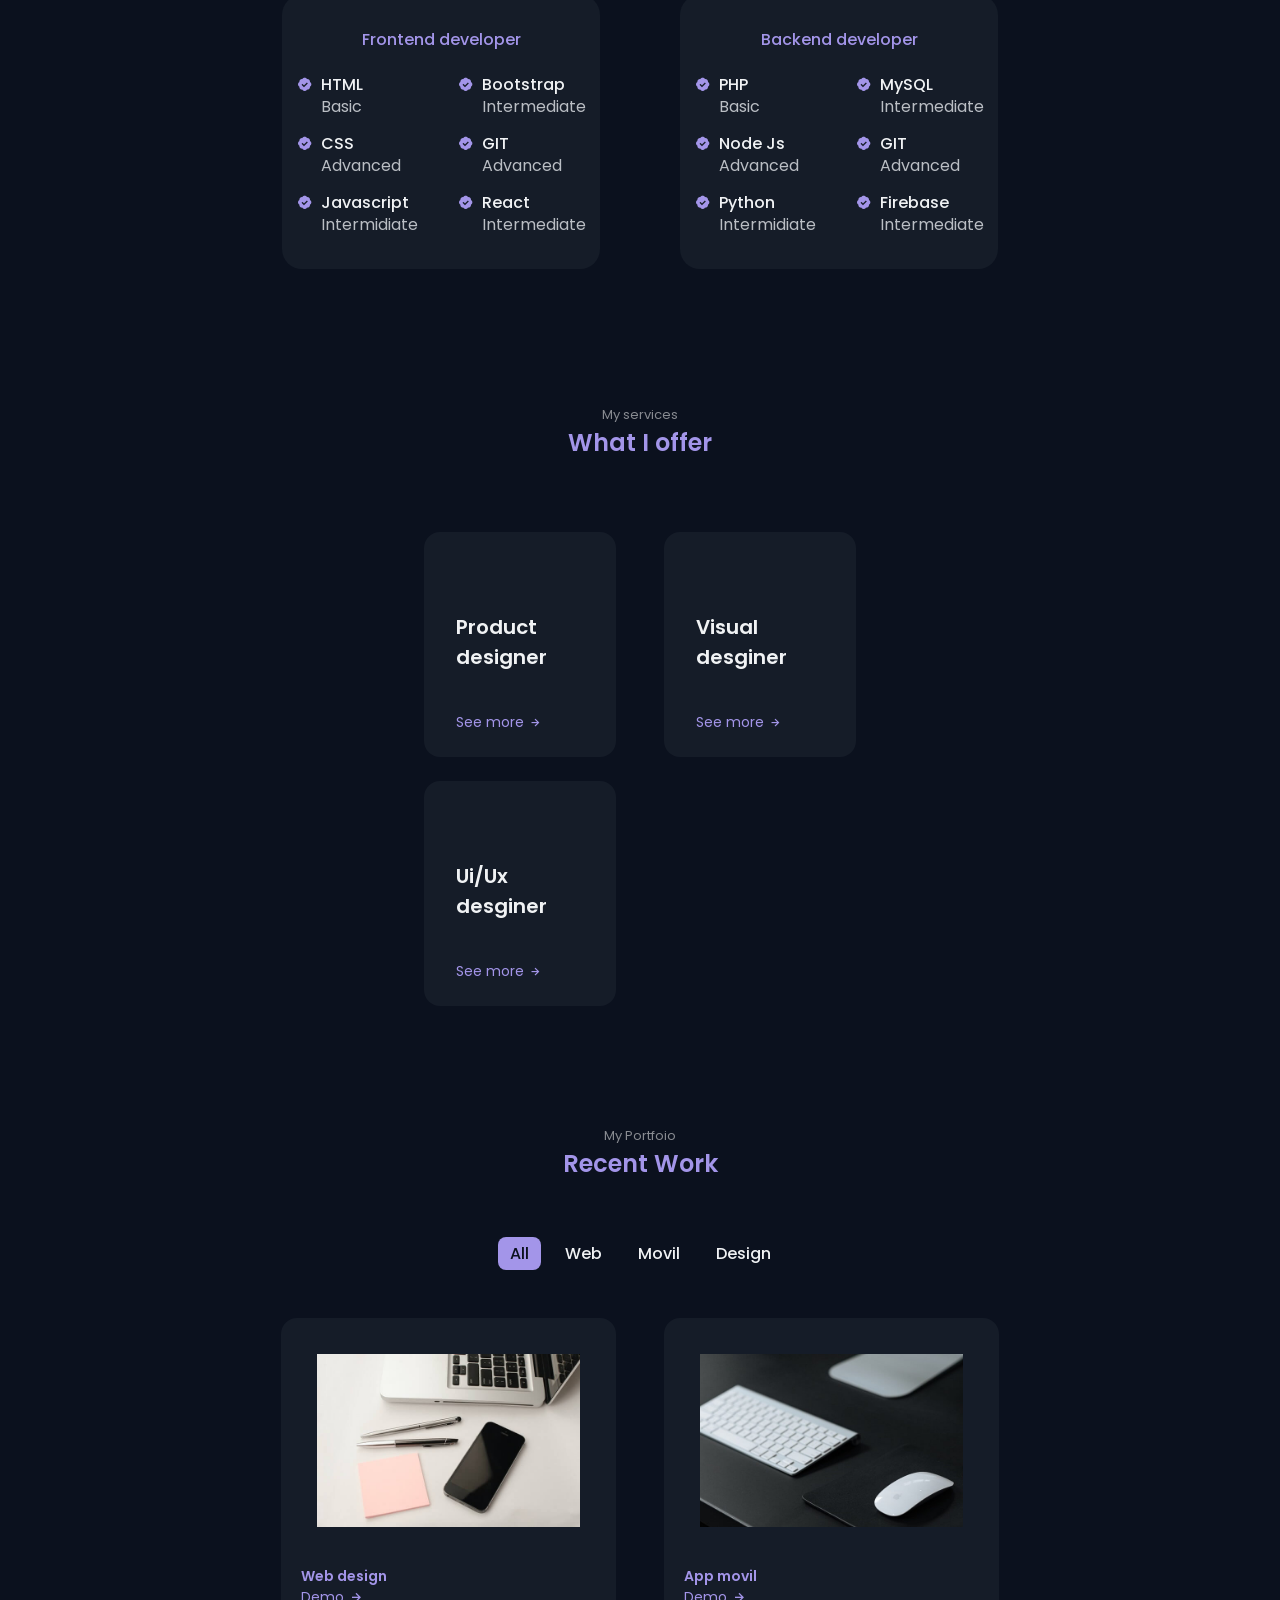
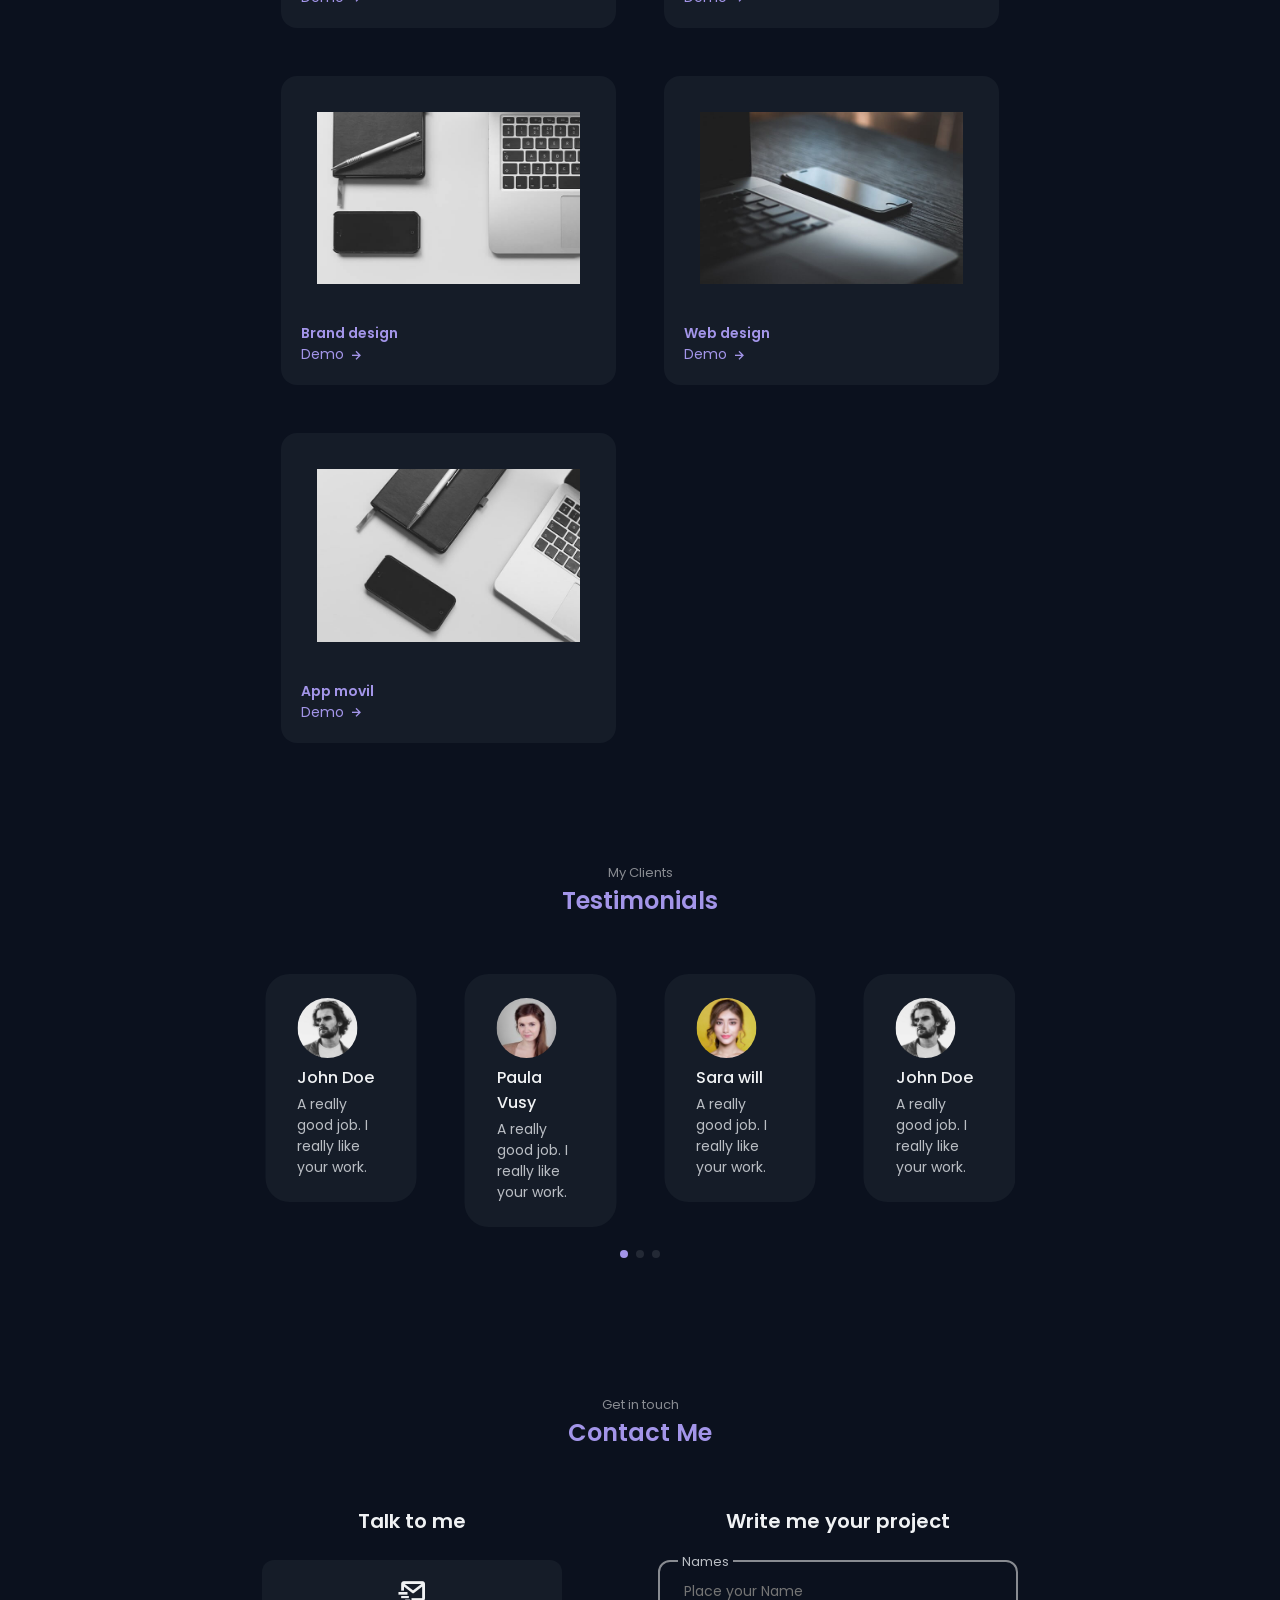
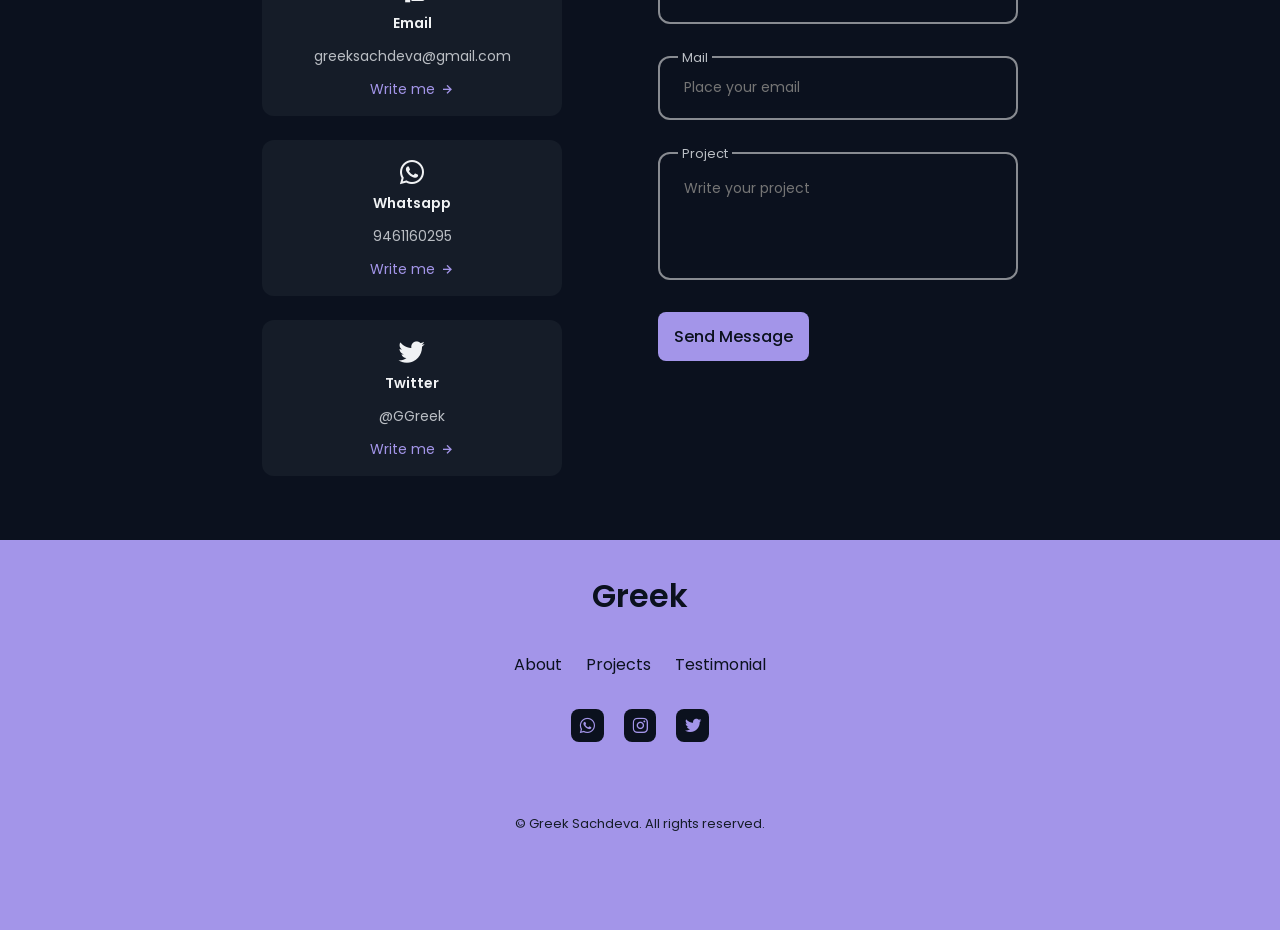
==== commit 2c81f491: "." ====
--- a/index.html
+++ b/index.html
@@ -5,7 +5,10 @@
         <meta name="viewport" content="width=device-width, initial-scale=1.0">
 
         <!--=============== FAVICON ===============-->
-        <link rel="shortcut icon" href="assets/img/favicon.png" type="image/x-icon">
+        <link rel="apple-touch-icon" sizes="180x180" href="assets/img/favicon.ico">
+         <link rel="icon" type="image/png" sizes="32x32" href="assets/img/favicon.ico">
+         <link rel="icon" type="image/png" sizes="16x16" href="assets/img/favicon.ico">
+          <link rel="manifest" href="assets/img/site.webmanifest">
 
         <!--=============== BOXICONS ===============-->
         <link href='https://unpkg.com/boxicons@2.1.2/css/boxicons.min.css' rel='stylesheet'>
@@ -16,13 +19,13 @@
         <!--=============== CSS ===============-->
         <link rel="stylesheet" href="assets/css/styles.css">
 
-        <title> Responsive portfolio website Ansel </title>
+        <title> Greek Sachdeva </title>
     </head>
     <body>
         <!--=============== HEADER ===============-->
         <header class="header" id="header">
            <nav class="nav container">
-            <a href="#" class="nav__logo">Ggreek</a>
+            <a href="#" class="nav__logo">Greek</a>
 
           <div class="nav__menu">
             <ul class="nav__list">
@@ -111,7 +114,7 @@
                 <span class="section__subtitle">My Intro</span>
                 <h2 class="section__title">About Me</h2>
                 <div class="about__container container grid">
-                    <img src="assets/img/about.jpg" alt="" class="about__img">
+                    <img src="assets/img/about.jpeg" alt="" class="about__img">
                     <div class="about__data">
                         <div class="about__info">
                            <div class="about__box">
@@ -596,23 +599,23 @@
 
                       <div class="contact__content">
                         <h3 class="contact__title">Write me your project</h3>
-                       <form action="" class="contact__form">
+                       <form action="https://formspree.io/f/xdobvaoq" method="post" name="simple-contact-form" class="contact__form">
                             <div class="contact__form-div">
-                                <label for="" class="contact__form-tag">Names</label>
-                                <input type="text" placeholder="Place your Name" class="contact__form-input">
+                                <label for="Name" class="contact__form-tag">Names</label>
+                                <input type="text" placeholder="Place your Name" class="contact__form-input" id="Name" name="name">
                             </div>
 
                             <div class="contact__form-div">
-                                <label for="" class="contact__form-tag">Mail</label>
-                                <input type="email" placeholder="Place your email" class="contact__form-input">
+                                <label for="email" class="contact__form-tag">Mail</label>
+                                <input type="email" placeholder="Place your email" class="contact__form-input" id="email" name="_replyto">
                             </div>
 
                             <div class="contact__form-div contact__form-area">
-                                <label for="" class="contact__form-tag">Project</label>
-                                <textarea name="" id="" cols="30" rows="10" placeholder="Write your project" class="contact__form-input"></textarea>
-                            </div>
-
-                            <button class="button">Send Message</button>
+                                <label for="message" class="contact__form-tag">Project</label>
+                                <textarea name="_subject" cols="30" rows="10" placeholder="Write your project" class="contact__form-input" id="message"></textarea>
+                            </div>
+
+                            <button type="submit" class="button">Send Message</button>
                        </form>
                     </div>
             </section>
--- a/assets/css/styles.css
+++ b/assets/css/styles.css
@@ -0,0 +1,1172 @@
+ /*=============== GOOGLE FONTS ===============*/
+@import url("https://fonts.googleapis.com/css2?family=Poppins:wght@400;500;600&display=swap");
+
+/*=============== VARIABLES CSS ===============*/
+:root {
+  --header-height: 3.5rem;
+
+  /*========== Colors ==========*/
+  /*Color mode HSL(hue, saturation, lightness)*/
+  /*
+        Purple: hsl(250, 66%, 75%)
+        Blue: hsl(207, 90%, 72%)
+        Pink: hsl(356, 66%, 75%)
+        Teal: hsl(174, 63%, 62%)
+  */
+  --first-hue: 250;
+  --sat: 66%;
+  --lig: 75%;
+  --second-hue: 219;
+
+  --first-color: hsl(var(--first-hue), var(--sat), var(--lig));
+  --first-color-alt: hsl(var(--first-hue), var(--sat), 71%); /* -4% */
+  --title-color: hsl(var(--second-hue), 15%, 95%);
+  --text-color: hsl(var(--second-hue), 8%, 75%);
+  --text-color-light: hsl(var(--second-hue), 4%, 55%);
+  --body-color: hsl(var(--second-hue), 48%, 8%);
+  --container-color: hsl(var(--second-hue), 32%, 12%);
+
+  /*========== Font and typography ==========*/
+  /*.5rem = 8px | 1rem = 16px ...*/
+  --body-font: 'Poppins', sans-serif;
+  --biggest-font-size: 1.75rem;
+  --h1-font-size: 1.5rem;
+  --h2-font-size: 1.25rem;
+  --h3-font-size: 1rem;
+  --normal-font-size: .938rem;
+  --small-font-size: .813rem;
+  --smaller-font-size: .75rem;
+  --tiny-font-size: .625rem;
+
+  /*========== Font weight ==========*/
+  --font-medium: 500;
+  --font-semibold: 600;
+
+  /*========== z index ==========*/
+  --z-tooltip: 10;
+  --z-fixed: 100;
+  --z-modal: 1000;
+}
+
+/* Responsive typography */
+@media screen and (min-width: 968px) {
+  :root {
+    --biggest-font-size: 2.5rem;
+    --h1-font-size: 2.25rem;
+    --h2-font-size: 1.5rem;
+    --h3-font-size: 1.25rem;
+    --normal-font-size: 1rem;
+    --small-font-size: .875rem;
+    --smaller-font-size: .813rem;
+  }
+}
+
+/*=============== BASE ===============*/
+* {
+  box-sizing: border-box;
+  padding: 0;
+  margin: 0;
+}
+
+html {
+  scroll-behavior: smooth;
+}
+
+body,
+button,
+input,
+textarea {
+  font-family: var(--body-font);
+  font-size: var(--normal-font-size);
+}
+
+body {
+  background-color: var(--body-color);
+  color: var(--text-color);
+  transition: .4s; /* for light mode animation */
+}
+
+h1, h2, h3 {
+  color: var(--title-color);
+  font-weight: var(--font-semibold);
+}
+
+ul {
+  list-style: none;
+}
+
+a {
+  text-decoration: none;
+}
+
+button {
+  cursor: pointer;
+  border: none;
+  outline: none;
+}
+
+img {
+  max-width: 100%;
+  height: auto;
+}
+
+/*=============== THEME ===============*/
+.change-theme{
+  font-size: 1.25rem;
+  cursor: pointer;
+  transition: .3s;
+
+}
+.change-theme:hover{
+  color: var(--first-color-alt);
+}
+
+
+/*========== Variables Light theme ==========*/
+body.light-theme{
+    --title-color: hsl(var(--second-hue), 15%, 15%);
+  --text-color: hsl(var(--second-hue), 8%, 35%);
+  --body-color: hsl(var(--second-hue), 100%, 99%);
+  --container-color: #fff;
+}
+
+/*========== 
+    Color changes in some parts of 
+    the website, in light theme
+==========*/
+.light-theme .scroll-header{
+  box-shadow: 0 2px 4px hsla(0, 0%,1%,.1);
+}
+
+.light-theme .nav__menu{
+  background-color: hsla(var(--second-hue),32%,90%,.8);
+}
+
+.light-theme .section__subtitle{
+  color: var(--text-color);
+}
+
+.light-theme .home__social-link{
+  box-shadow: 0 2px 8px hsl(var(--second-hue), 48%, 98%,.1);
+}
+
+.light-theme .home__social::after,
+.light-theme .footer__social-link{
+  background-color: var(--title-color);
+
+
+}
+
+
+.light-theme .home__social-link,
+.light-theme .home__scroll,
+.light-theme .button,
+.light-theme .button:hover,
+.light-theme .active-work,
+.light-theme .footer__title,
+.light-theme .footer__link,
+.light-theme .footer__copy{
+  color: var(--title-color);
+
+}
+
+.light-theme .about__box{
+  box-shadow:  0 2px 8px hsl(var(--second-hue), 48%, 8%,.1);
+}
+
+
+.light-theme .skills__content,
+.light-theme .services_card,
+.light-theme .work__card,
+.light-theme .testimonial__card,
+.light-theme .contact__card{
+  box-shadow:  0 2px 16px hsla(var(--second-hue), 48%, 8%,.1);
+}
+
+.light-theme::-webkit-scrollbar{
+  background-color: hsla(var(--second-hue), 8%, 66%);
+}
+
+.light-theme::-webkit-scrollbar-thumb{
+  background-color: hsla(var(--second-hue), 8%, 54%);
+}
+
+.light-theme::-webkit-scrollbar-thumb:hover{
+  background-color: hsla(var(--second-hue), 8%, 44%);
+}
+/*=============== REUSABLE CSS CLASSES ===============*/
+.container {
+  max-width: 968px;
+  margin-left: 1rem;
+  margin-right: 1rem;
+}
+
+.grid {
+  display: grid;
+  gap: 1.25rem;
+}
+
+.main {
+  overflow: hidden;
+}
+
+.section {
+  padding: 4.5rem 0 1rem;
+}
+
+.section__title, 
+.section__subtitle {
+  text-align: center;
+}
+
+.section__title {
+  font-size: var(--h2-font-size);
+  color: var(--first-color);
+  margin-bottom: 2rem;
+}
+
+.section__subtitle {
+  display: block;
+  font-size: var(--smaller-font-size);
+  color: var(--text-color-light);
+}
+
+/*=============== HEADER & NAV===============*/
+.header{
+  position: fixed;
+  top: 0;
+  left: 0;
+  width: 100%;
+  background-color: var(--body-color);
+  z-index: var(--z-fixed);
+  transition: .4s; /* for light mode animation */
+}
+
+.nav{
+  height: var(--header-height);
+  display: flex;
+  justify-content: space-between;
+  align-items: center;
+
+}
+
+.nav__logo{
+  color: var(--first-color);
+  font-weight: var(--font-medium);
+  transition: .4s;
+}
+
+.nav__logo:hover{
+  color: var(--first-color-alt);
+
+}
+
+.nav__menu{
+  position: fixed;
+  bottom: 1rem;
+  background-color: hsl(var(--second-hue), 32%, 16%,.8);
+  width: 90%;
+  border-radius: 4rem;
+  padding: 1rem 2.25rem;
+  backdrop-filter: blur(10px);
+  
+  /* margin-left: 3.6%; */
+  transition: .4s; /* for light mode animation */
+
+}
+
+.nav__list{
+  display: flex;
+  justify-content: space-between;
+  align-items: center;
+}
+
+.nav__link{
+  color: var(--text-color);
+  font-size: 1.25rem;
+  padding: .4rem;
+  display: flex;
+  border-radius: 5rem;
+
+}
+
+
+/* Active link */
+.active-link{
+  background-color: linear-gradient(180deg,
+  hsla(var(--first-hue), var(--sat), var(--lig),1),
+  hsla(var(--first-hue), var(--sat), var(--lig),.2));
+  box-shadow: 0 0 16px hsla(var(--first-hue), var(--sat), var(--lig),44);
+  color: var(--title-color);
+}
+
+
+/* Change background header */
+.scroll-header{
+  box-shadow: 0 4px 4px hsla(0,0%,4%,.3);
+}
+
+/*=============== HOME ===============*/
+.home_conatiner{
+  position: relative;
+  row-gap: 4.5rem;
+  padding-top: 2rem;
+
+}
+
+.home__data{
+  text-align: center;
+}
+.home__gretting,.home__education{
+  font-size: var(--small-font-size);
+  font-weight: var(--font-medium);
+}
+
+.home__greeting{
+  display: block;
+  color: var(--title-color);
+  margin-bottom: .25rem;
+}
+
+.home__education{
+  color: var(--text-color);
+  margin-bottom: 2.5rem;
+}
+
+.home__name{
+  font-size: var(--biggest-font-size);
+
+}
+.home__img{
+  width: 160%;
+}
+
+.home__handle{
+  justify-self: center;
+  width: 190px;
+  height: 293px;
+  background: linear-gradient(180deg,
+                  hsla(var(--first-hue), var(--sat), var(--lig),1),
+                  hsla(var(--first-hue), var(--sat), var(--lig),.2));
+  border-radius: 10rem 10rem 1rem 1rem ; 
+  display: flex;
+  align-items: flex-end;
+  justify-content: center;
+  overflow: hidden;               
+}
+
+.home__buttons{
+  display: flex;
+  justify-content: center;
+  align-items: center;
+ gap: 1.5rem;
+}
+
+.home__social,.home__scroll{
+  position: absolute;
+}
+
+.home__social{
+  bottom: 5rem;
+  left: 0;
+  display: grid;
+  row-gap: .5rem;;
+}
+
+.home__social-link{
+  width: max-content;
+  background-color: var(--container-color);
+  color: var(--first-color);
+  padding: .25rem;
+  border-radius: .25rem;
+  display: flex;
+  font-size: 1rem;
+  transition: .4s;
+}
+
+.home__social-link:hover{
+  background-color: var(--first-color);
+  color: #fff;
+}
+
+.home__social::after{
+  content: '';
+  width: 32px;
+  height: 2px;
+  background-color: var(--first-color);
+  transform: rotate(90deg) translate(16px, 3px);
+
+}
+.home__scroll{
+  color: var(--first-color);
+  bottom: 4rem;
+  right: -1.5rem;
+  display: grid;
+  row-gap: 2.25rem;
+  justify-items: center;
+}
+
+.home__scroll-icon{
+  font-size: 1.25rem;
+}
+
+.home__scroll-name{
+  font-size: var(--smaller-font-size);
+  transform: rotate(-90deg);
+}
+
+
+
+
+/*=============== BUTTONS ===============*/
+.button{
+  display: inline-block;
+  background-color: var(--first-color);
+  color: var(--body-color);
+  padding: .75rem 1rem;
+  border-radius: .5rem;
+  font-weight: var(--font-medium);
+  transition: .4s;
+
+}
+.button:hover{
+  background-color: var(--first-color-alt);
+  color: var(--body-color);
+}
+
+.button--ghost{
+  background-color: transparent;
+  color: var(--first-color);
+  border: 2px solid var(--first-color);
+}
+
+
+/*=============== ABOUT ===============*/
+.about__container{
+  row-gap: 2.5rem;
+
+}
+
+.about__img{
+  width: 220px;
+  border-radius: 1.5rem;
+  justify-self: center;
+}
+
+.about__data{
+  text-align: center;
+}
+.about__info{
+  display: grid;
+  grid-template-columns: repeat(3,1fr);
+  gap: .5rem;
+  margin-bottom: 2rem;
+}
+.about__box{
+  background-color: var(--container-color);
+  border-radius: .75rem;
+  padding: .75rem .5rem; 
+}
+
+.about__icon{
+  font-size: 1.5rem;
+  color: var(--first-color);
+  margin-bottom: .5rem;
+}
+
+.about__title{
+  font-size: var(--small-font-size);
+}
+
+.about__subtitle{
+  font-size: var(--tiny-font-size);
+}
+
+.about__description{
+
+  margin-bottom: 2rem;
+}
+
+
+/*=============== SKILLS ===============*/
+.skills__container{
+  row-gap: 2rem;
+  padding-top: 1rem;
+}
+
+.skills__content{
+  background-color: var(--container-color);
+  padding: 1.5rem;
+  border-radius: 1.25rem;
+  margin: 1rem 1rem 1rem 1rem;
+}
+
+.skills__title{
+  font-size: var(--normal-font-size);
+  font-weight: var(--font-medium);
+  color: var(--first-color);
+  text-align: center;
+  margin-bottom: 1.5rem;
+}
+
+.skills__box{
+  display: flex;
+  justify-content: center;
+  column-gap: 2.5rem;
+  
+}
+.skills__group{
+  display: grid;
+  align-content: flex-start;
+  row-gap: 1rem;
+}
+.skills__data{
+  display: flex;
+  column-gap: .5rem;
+}
+
+.skills .bxs-badge-check{
+font-size: 1rem;
+color: var(--first-color);
+}
+
+.skills__name{
+  font-size: var(--normal-font-size);
+  font-weight: var(--font-medium);
+  line-height: 18px;
+ 
+}
+
+.skills_level{
+  font-size: var(--tiny-font-size);
+  
+}
+
+
+
+/*=============== SERVICES ===============*/
+.services__container{
+  grid-template-columns: repeat(2,1fr);
+  gap: 1.5rem;
+  padding-top: 1rem;
+}
+.services__card{
+  background-color: var(--container-color);
+  border-radius: 1rem;
+  padding:3rem 1.5rem 1.5rem;
+
+}
+
+.services__title{
+  font-size: var(--h3-font-size);
+  margin-bottom: 2.5rem;
+
+}
+
+.services__button{
+  display: flex;
+  color: var(--first-color);
+  font-size: var(--small-font-size);
+  column-gap: .25rem;
+  align-items: center;
+  cursor: pointer;
+}
+.services__button:hover .services__icon{
+  transform: translateX(.25rem);
+
+}
+.services__icon{
+  font-size: 1rem;
+  transition: .4s;
+}
+
+
+/* Services modal */
+.services__modal{
+  inset: 0;
+  position: fixed;
+  background-color: hsl(var(--second-hue), 28%, 16%,.7);
+  padding: 2rem 1rem;
+  display: grid;
+  visibility: hidden;
+  opacity: 0;
+  transition: .4s;
+  z-index: var(--z-modal);
+}
+
+.services__modal-content{
+  position: relative;
+  background-color: var(--body-color);
+  padding: 4.5rem 1.5rem 2.5rem ;
+  border-radius: 1.5rem;
+}
+
+.services__modal-title,.services__modal-description{
+text-align: center;
+
+
+}
+
+
+.services__modal-title{
+  font-size: var(--h3-font-size);
+  color: var(--first-color);
+  margin-bottom: 1rem;
+}
+
+.services__modal-description{
+  font-size: var(--small-font-size);
+  /* color: var(--body-color); */
+  margin-bottom: 2rem;
+}
+
+.servicess__modal-list{
+  display: grid;
+  row-gap: .75rem;
+}
+.services__modal-item{
+  display: flex;
+  align-items: flex-start;
+  column-gap: .5rem;
+}
+
+.services__modal-icon{
+  font-size: 1.5rem;
+  color: var(--first-color);
+  /* margin-right: .5rem; */
+}
+
+.services__modal-info{
+  font-size: var(--small-font-size);
+  /* color: var(--body-color); */
+}
+
+.services__modal-close{
+  position: absolute;
+  top: 1.5rem;
+  right: 1.5rem;
+  font-size: 1.5rem;
+  color: var(--first-color);
+  cursor: pointer;
+}
+
+
+/*Active modal*/
+.active-modal{
+  visibility: visible;
+  opacity: 1;
+}
+
+
+/*=============== WORK ===============*/
+.work__container{
+  /* grid-template-columns: repeat(2,1fr); */
+  /* gap: 1.5rem; */
+  padding-top: 1rem;
+}
+.work__filters{
+  display: flex;
+  justify-content: center;
+  align-items: center;
+  column-gap: .75rem;
+  margin-bottom: 2rem;
+}
+
+.work__item{
+  cursor: pointer;
+  color: var(--title-color);
+  padding: .25rem .75rem;
+  font-weight: var(--font-medium);
+  border-radius: .5rem;
+
+}
+
+.work__card{
+  background-color: var(--container-color);
+  border-radius: 1rem;
+  padding: 1rem;
+}
+.work__img{
+  border-radius: 1rem;
+  padding: 1rem;
+  border-radius: 1rem;
+}
+
+.work__title{
+  font-size: var(--normal-font-size);
+  font-weight: var(--font-medium);
+  margin-bottom: .25rem;
+
+}
+ 
+.work__button{
+  width: max-content;
+  color: var(--first-color);
+  font-size: var(--small-font-size);
+  display: flex;
+  align-items: center;
+  column-gap: .25rem;
+}
+
+.work__button:hover .work__icon{
+  transform: translateX(.25rem);
+
+}
+
+.work__icon{
+font-size: 1rem;
+transition: .4s;
+}
+
+
+/* Active item work*/
+.active-work{
+  background-color: var(--first-color);
+  color: var(--body-color);
+}
+
+
+
+/*=============== TESTIMONIAL ===============*/
+.testimonial__card{
+  background-color: var(--container-color);
+  border-radius: 1.5rem;
+  padding: 1.25rem 1.5rem;
+  margin-bottom: 3rem;
+}
+
+.testimonial__img{
+  width: 60px;
+  border-radius: 3rem;
+  margin-right: 1rem;
+}
+
+.testimonial__name{
+  font-size: var(--normal-font-size);
+  font-weight: var(--font-medium);
+  margin-bottom: .25rem;
+}
+
+.testimonial__description{
+  font-size: var(--small-font-size);
+
+}
+/* Swiper class */
+.swiper-pagination-bullet{
+  background-color: var(--text-color-light);
+
+}
+
+.swiper-pagination-bullet-active{
+  background-color: var(--first-color) ;
+}
+/*=============== CONTACT ===============*/
+.contact__container{
+  row-gap: 3rem;
+  padding-bottom: 3rem;
+}
+
+.contact__title{
+  text-align: center;
+  font-size: var(--h3-font-size);
+  margin-bottom: 1.5rem;
+}
+
+.contact__info{
+  display: grid;
+  gap: 1.5rem;
+  /* grid-template-columns: repeat(2,1fr); */
+}
+
+.contact__card{
+  background-color: var(--container-color);
+  border-radius: .75rem;
+  padding: 1rem;
+  text-align: center;
+}
+
+.contact__card-icon{
+  font-size: 2rem;
+  color: var(--title-color);
+  margin-bottom: .25rem;
+}
+
+.contact__card-title,
+.contact__card-data{
+  font-size: var(--small-font-size);
+
+}
+
+.contact__card-title{
+  display: block;
+  margin-bottom: .75rem;
+}
+.contact__card-data{
+  display: block;
+  margin-bottom: .75rem;
+}
+.contact__button{
+  color: var(--first-color);
+  font-size: var(--small-font-size);
+  display: flex;
+  align-items: center;
+  justify-content: center;
+  column-gap: .25rem;
+}
+
+.contact__button:hover .contact__button-icon{
+  transform: translateX(.25rem);
+}
+
+.contact__button-icon{
+  font-size: 1rem;
+  transition: .4s;
+}
+
+
+.contact__form-div{
+  position: relative;
+  margin-bottom: 2rem;
+  height: 4rem;
+}
+
+.contact__form-input{
+  position: absolute;
+  top: 0;
+  left: 0;
+  width: 100%;
+  height: 100%;
+  border: 2px solid var(--text-color-light);
+  background: none;
+  /* background-color: var(--container-color); */
+  border-radius: .75rem;
+  padding: 1.5rem;
+  font-size: var(--small-font-size);
+  color: var(--text-color);
+  outline: none;
+  z-index: 1;
+}
+
+.contact__form-tag{
+  position: absolute;
+  top: -.75rem;
+  left: 1.25rem;
+  font-size: var(--smaller-font-size);
+  padding: .25rem ;
+  background-color: var(--body-color);
+  z-index: 10;
+}
+
+.contact__form-area{
+  height: 8rem;
+}
+
+.contact__form-area textarea{
+  resize: none;
+}
+/*=============== FOOTER ===============*/
+.footer{
+  background-color: var(--first-color);
+}
+
+.footer__container{
+  padding:  2rem 0 6rem ;
+}
+.footer__title,
+.footer__link{
+  color: var(--body-color);
+}
+
+.footer__title{
+  text-align: center;
+  margin-bottom: 2rem;
+}
+
+.footer__list{
+  display: flex;
+  justify-content: center;
+  column-gap: 1.5rem;
+  margin-bottom: 2rem;
+  /* grid-template-columns: repeat(2,1fr); */
+}
+.footer__social{
+  display: flex;
+  justify-content: center;
+  column-gap: 1.25rem;
+  
+}
+
+.footer__social-link{
+  background-color: var(--body-color);
+color: var(--first-color);
+padding: .25rem ;
+border-radius: .25rem;
+font-size: 1rem;
+display: inline-flex;
+}
+
+.footer__copy{
+  display: block;
+  margin-top: 4.5rem;
+  color: var(--container-color);
+  text-align: center;
+  font-size: var(--smaller-font-size);
+}
+
+/*=============== SCROLL BAR ===============*/
+::-webkit-scrollbar{
+  width: .6rem;
+  border-radius: .5rem;
+  background-color: hsl(var(--second-hue),8%,38%);
+}
+
+::-webkit-scrollbar-thumb{
+  background-color: hsl(var(--second-hue), 8%, 26%);
+}
+
+::-webkit-scrollbar-thumb:hover{
+  background-color: hsl(var(--second-hue), 8%, 20%);
+}
+/*=============== BREAKPOINTS ===============*/
+/* For small devices */
+@media screen and (max-width: 320px){
+  .nav__menu{
+    padding: 1rem 1.5rem;
+  }
+
+  .home__buttons{
+    flex-direction: column;
+  }
+
+  .home__handle{
+    width: 150px;
+    height: 253px;
+  }
+  .home__img{
+    width: 130px;
+  }
+
+  .about__info{
+    grid-template-columns: repeat(2,1fr);
+  }
+
+  .skills__box{
+    column-gap: 1rem;
+  }
+
+  .skills__name{
+    font-size: var(--small-font-size);
+  }
+
+  .services__container{
+    grid-template-columns: 145px;
+    justify-content: center;
+  }
+  .work__item{
+    font__size: var(--small-font-size);
+  }
+
+  .work__filters{
+    column-gap: .25rem;
+  }
+
+
+
+}
+
+/* For medium devices */
+@media screen and (min-width: 576px)
+{
+  .nav__menu{
+    width: 328px;
+    left: 0;
+    right: 0;
+    margin: 0 auto;
+  }
+
+  .about__info{
+    grid-template-columns: repeat(3,140px);
+    justify-content: center;
+  }
+
+  .about__description{
+    padding: 0 5rem;
+  }
+
+  .skills__container{
+    justify-content: center;
+  }
+
+  .skills__content{
+    padding: 2rem 4rem;
+  }
+
+  .services__container{
+    grid-template-columns: repeat(2,160px);
+    justify-content: center;
+  }
+  
+  .services__modal-content{
+    width: 500px;
+    padding: 4.5rem 2.5rem 2.5rem;
+  }
+
+  .services__modal-description{
+    padding: 0 3.5rem;
+  }
+
+  .work__container{
+    justify-content: center;
+  }
+
+  .work__img{
+    width: 295px;
+  }
+
+  .contact__info{
+    grid-template-columns: 300px;
+    justify-content: center;
+  }
+
+  .contact__form{
+    width: 360px;
+    margin: 0 auto;
+  }
+
+}
+
+/* For large devices */
+@media screen and (min-width: 767px){
+
+.work__container{
+  grid-template-columns: repeat(2,max-content);
+}
+
+.contact__container{
+  grid-template-columns: repeat(2,max-content);
+  justify-content: center;
+  column-gap: 3rem; 
+}
+}
+
+/* For large devices */
+@media screen and (min-width: 992px){
+
+  .container{
+    margin-left: auto;
+    margin-right: auto;
+  }
+  .section{
+    padding: 6.5rem 0 1rem;
+  }
+
+  .section__title{
+    margin-bottom: 3.5rem;
+
+  }
+  .nav{
+    height: calc( var(--header-height) + 1rem);
+  }
+
+  .home__handle{
+    width: 290px;
+    height: 400px;
+  }
+
+  .home__img{
+    width: 220px;
+  }
+
+  .home__social-link{
+    padding: .4rem ;
+    font-size: 1.25rem;
+  }
+
+  .home__social::after{
+    transform: rotate(90deg) translate(16px,0);
+  }
+  .home__scroll-icon{
+    font-size: 2rem;
+  }
+
+  .about__container{
+    grid-template-columns: repeat(2,1fr);
+    align-items: center;
+    column-gap: 4rem;
+  }
+
+  .about__img{
+    width: 350px;
+  }
+  .about__data{
+  text-align: initial;  
+  
+  }
+
+  .about__box{
+    text-align: center;
+    padding: 1rem 1.25rem;
+  }
+
+  .about__description{
+    padding: 0 4rem 0 0;
+    margin-bottom:  2.5rem;
+  }
+
+  .skills__container{
+    grid-template-columns: repeat(2,350px);
+    
+    column-gap: 3rem;
+  }
+
+  .services__container{
+    grid-template-columns: repeat(2,192px);
+    
+    column-gap: 3rem;
+  }
+
+  .services__card{
+    padding: 5rem 2rem 1.5rem;
+  }
+
+  .work__container{
+    gap: 3rem;
+  }
+
+  .work__card{
+    padding: 1.25rem;
+  }
+
+  .work__img{
+    margin-bottom: 1rem;
+  }
+
+  .work__title{
+    margin-bottom: .5rem;
+  }
+
+  .testimonial__container{
+    width: 750px;
+  }
+
+  .testimonial__card{
+    padding: 1.5rem 2rem;
+  }
+
+  .contact__container{
+    column-gap: 6rem;
+  }
+
+  .footer__social-link{
+    font-size: 1.25rem;
+    padding: 0.4rem;
+    border-radius: .5rem;
+  }
+
+
+
+
+
+
+
+}
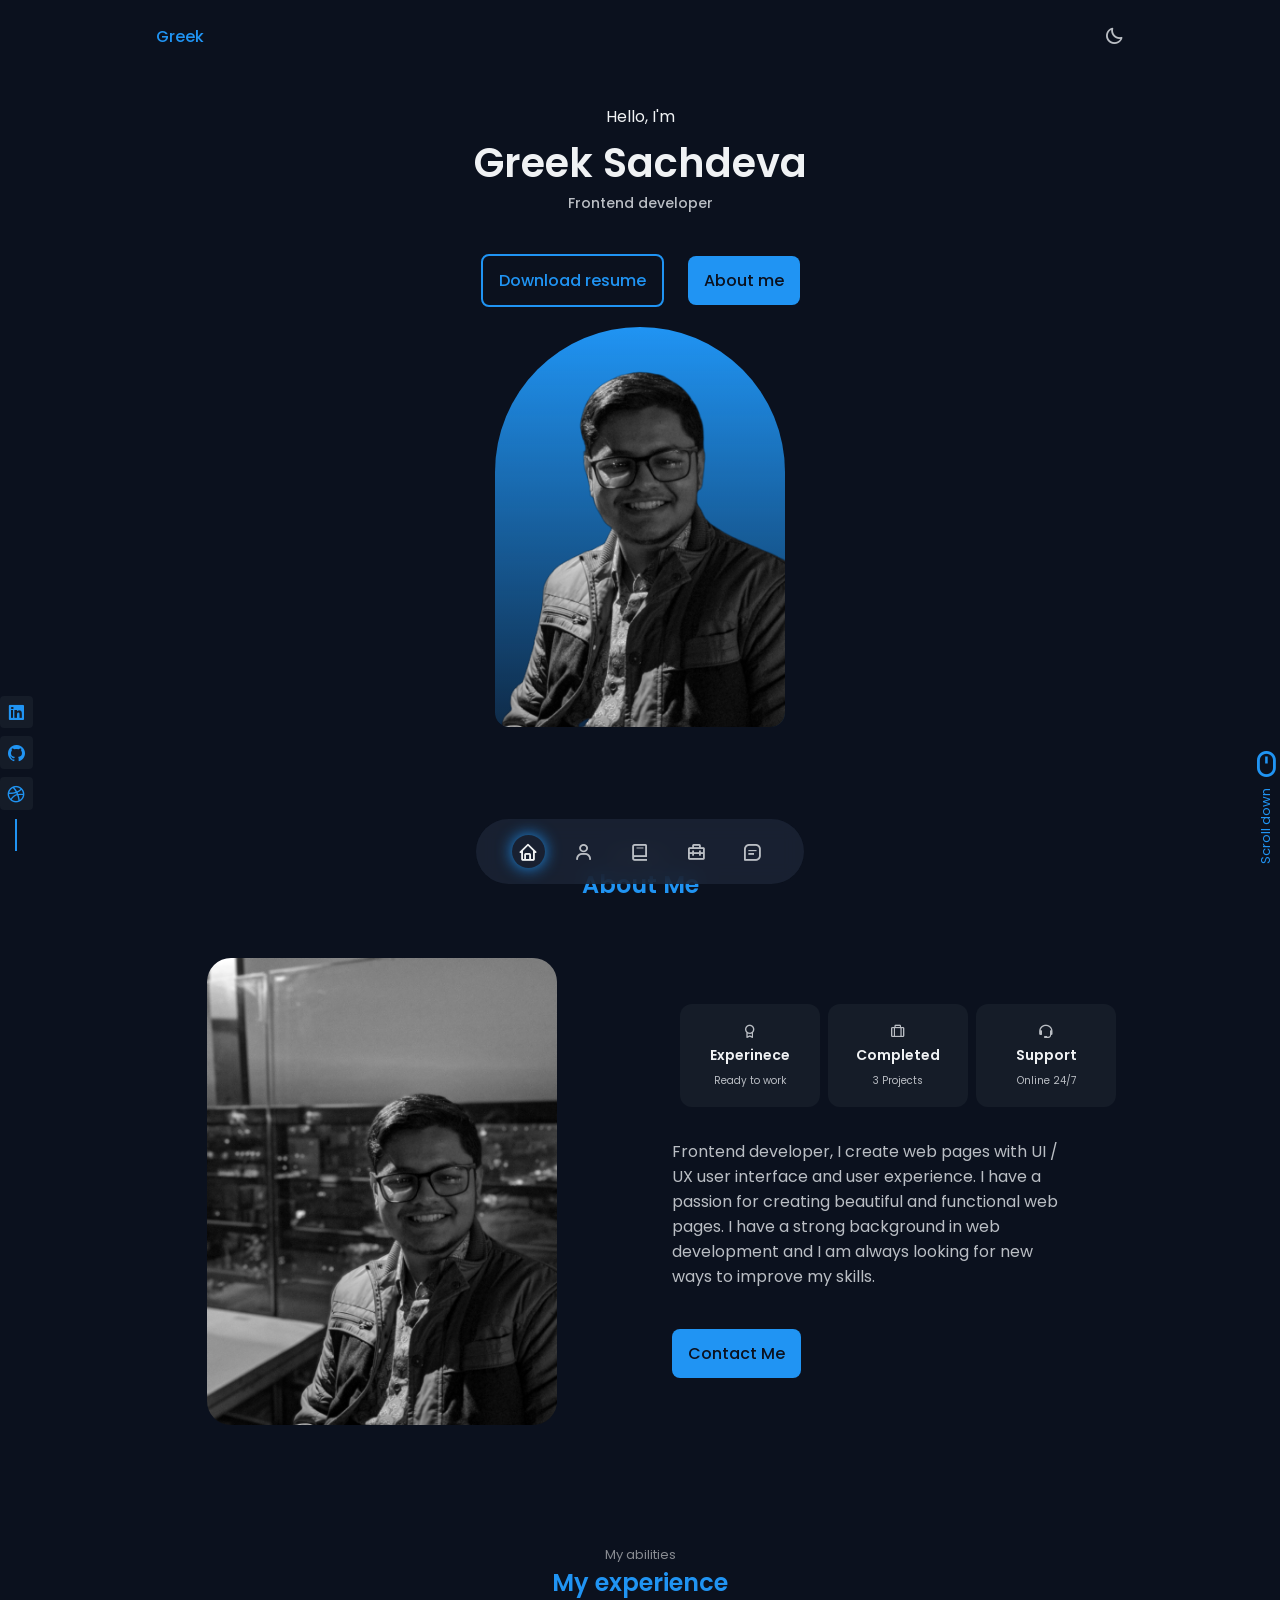
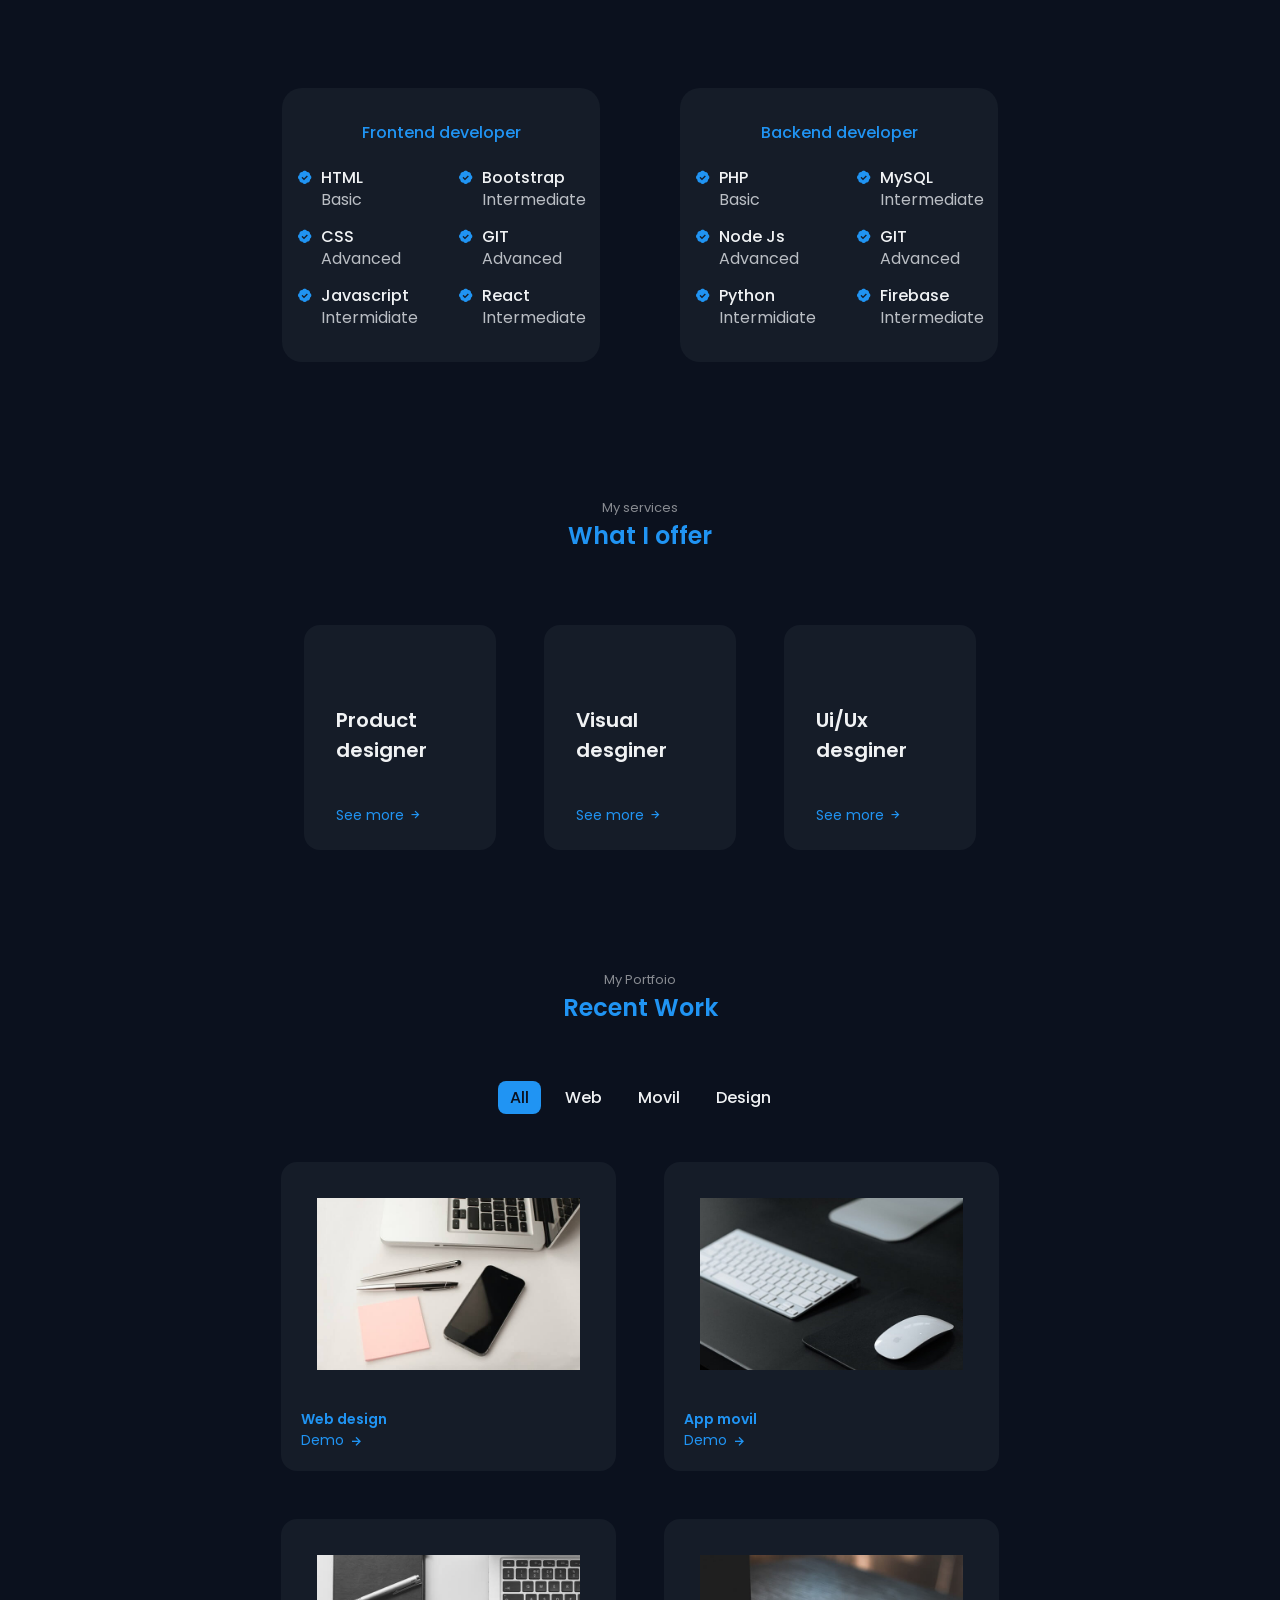
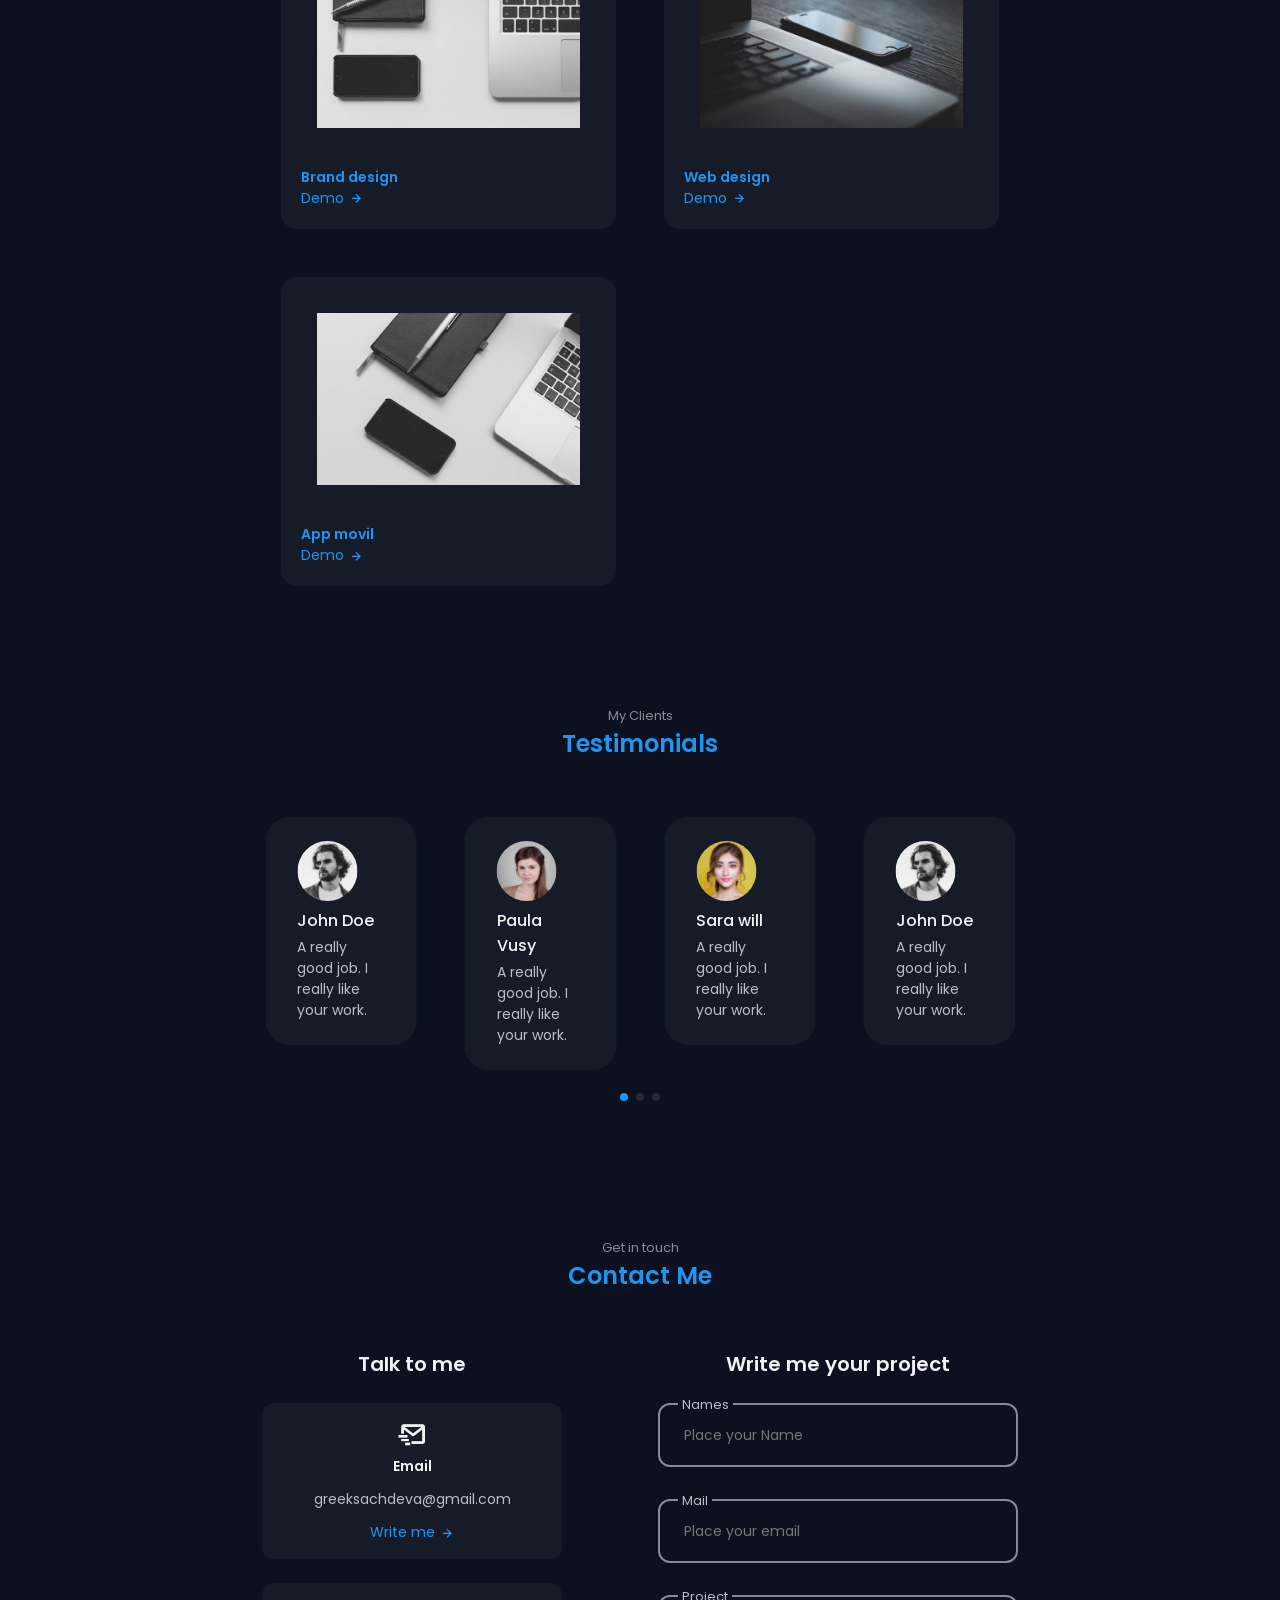
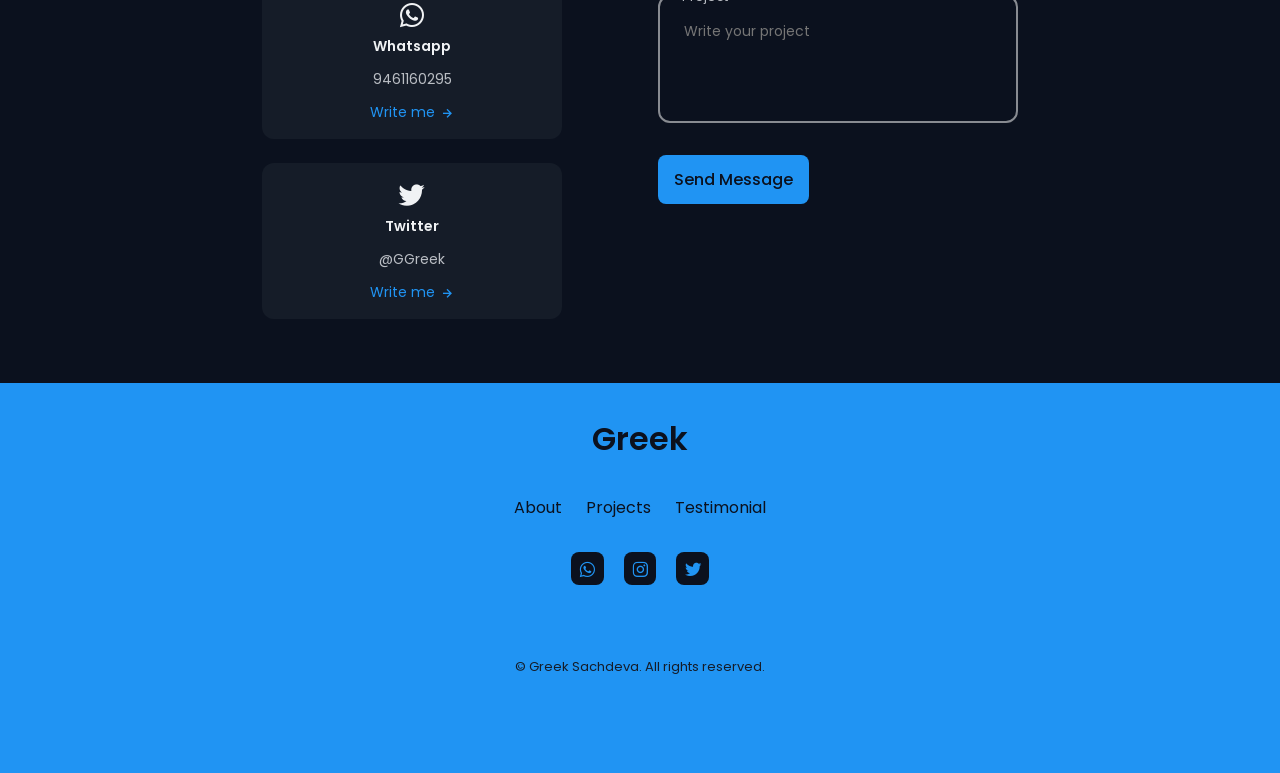
==== commit 10141a21: "Update index.html" ====
--- a/index.html
+++ b/index.html
@@ -5,7 +5,7 @@
         <meta name="viewport" content="width=device-width, initial-scale=1.0">
 
         <!--=============== FAVICON ===============-->
-        <link rel="apple-touch-icon" sizes="180x180" href="assets/img/favicon.ico">
+        <link rel="apple-touch-icon" sizes="180x180" href="assets/img/favico.ico">
          <link rel="icon" type="image/png" sizes="32x32" href="assets/img/favicon.ico">
          <link rel="icon" type="image/png" sizes="16x16" href="assets/img/favicon.ico">
           <link rel="manifest" href="assets/img/site.webmanifest">
@@ -673,4 +673,4 @@
         <!--=============== MAIN JS ===============-->
         <script src="assets/js/main.js"></script>
     </body>
-</html>+</html>
--- a/assets/css/styles.css
+++ b/assets/css/styles.css
@@ -13,9 +13,9 @@
         Pink: hsl(356, 66%, 75%)
         Teal: hsl(174, 63%, 62%)
   */
-  --first-hue: 250;
-  --sat: 66%;
-  --lig: 75%;
+  --first-hue: 207;
+  --sat: 90%;
+  --lig: 54%;
   --second-hue: 219;
 
   --first-color: hsl(var(--first-hue), var(--sat), var(--lig));
@@ -339,6 +339,7 @@
 }
 .home__img{
   width: 160%;
+  /* height: auto; */
 }
 
 .home__handle{
@@ -584,6 +585,7 @@
 /* Services modal */
 .services__modal{
   inset: 0;
+  justify-content: center;
   position: fixed;
   background-color: hsl(var(--second-hue), 28%, 16%,.7);
   padding: 2rem 1rem;
@@ -596,6 +598,7 @@
 
 .services__modal-content{
   position: relative;
+  /* height:auto; */
   background-color: var(--body-color);
   padding: 4.5rem 1.5rem 2.5rem ;
   border-radius: 1.5rem;
@@ -1074,7 +1077,7 @@
   }
 
   .home__img{
-    width: 220px;
+    width: 295px;
   }
 
   .home__social-link{
@@ -1120,8 +1123,8 @@
   }
 
   .services__container{
-    grid-template-columns: repeat(2,192px);
-    
+    grid-template-columns: repeat(3,192px);
+    /* justify-content: center; */
     column-gap: 3rem;
   }
 
@@ -1170,3 +1173,6 @@
 
 
 }
+
+
+@media screen and (width: 992px){
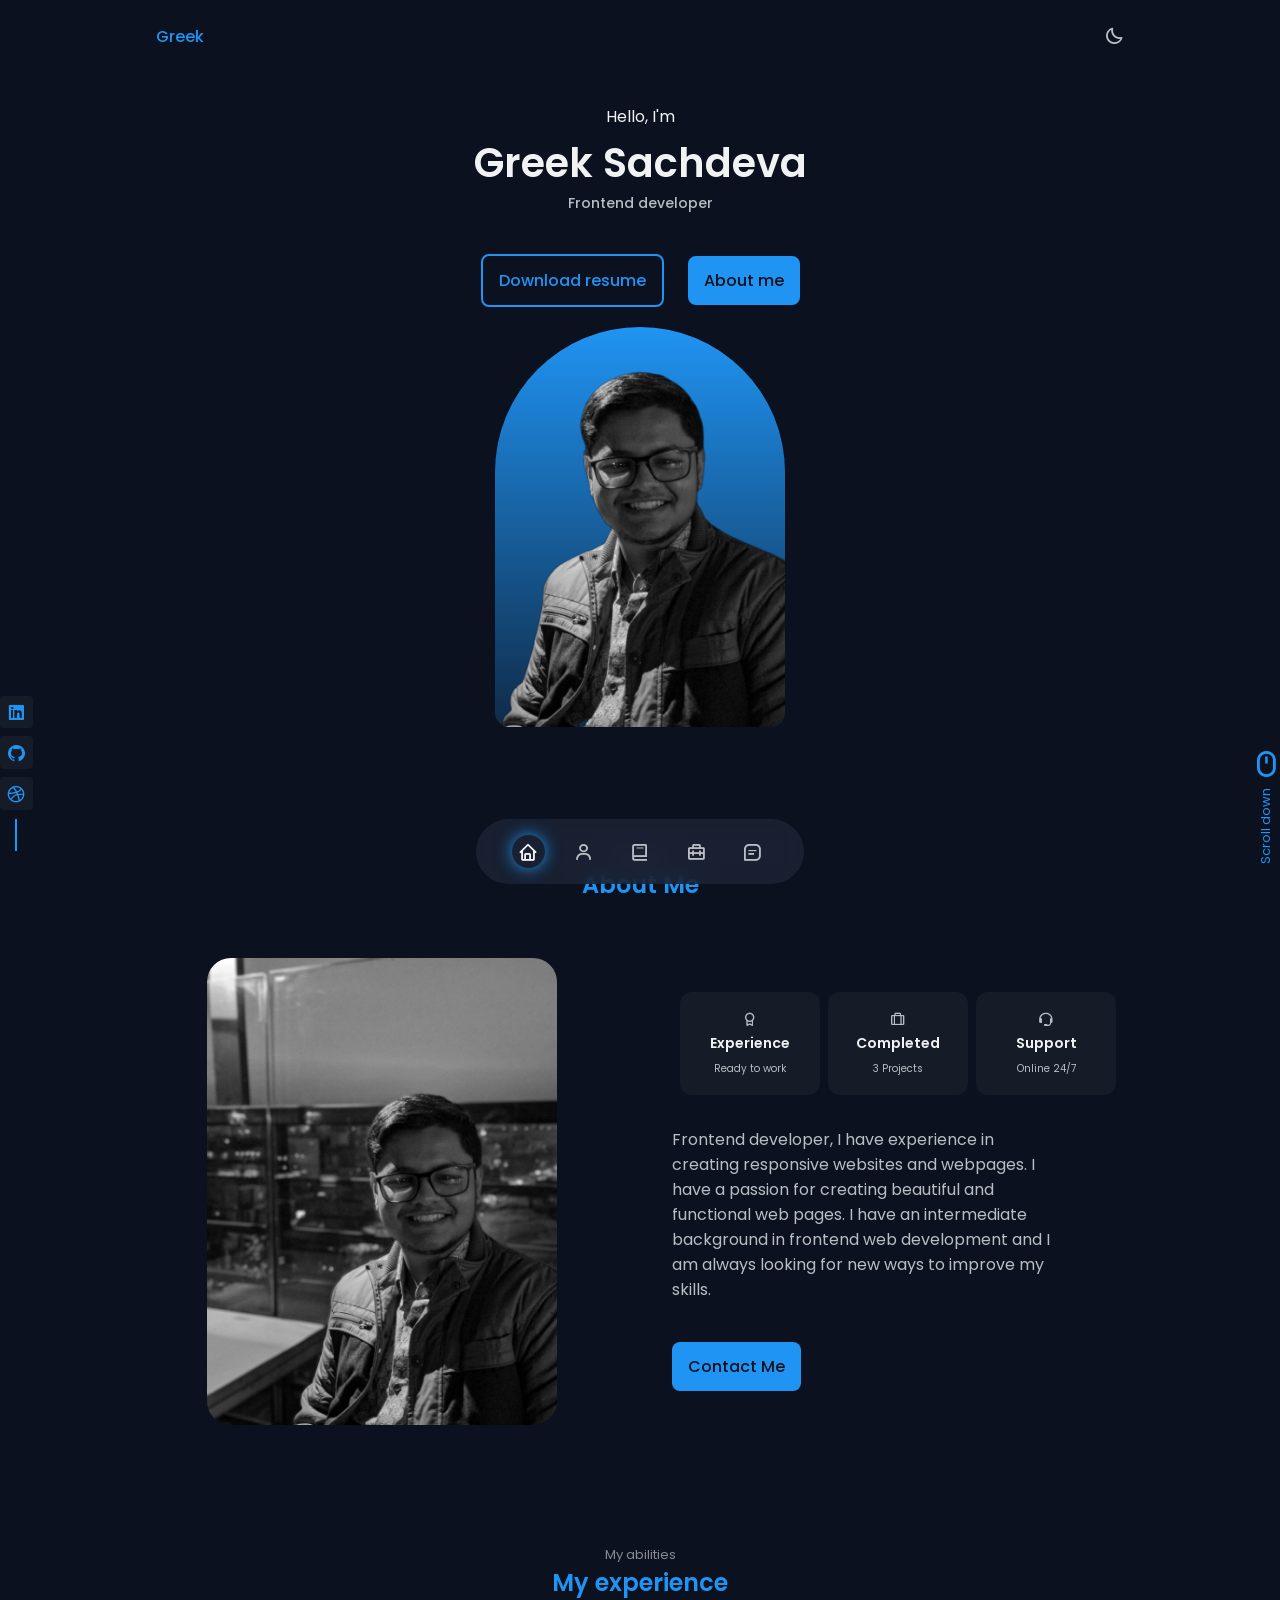
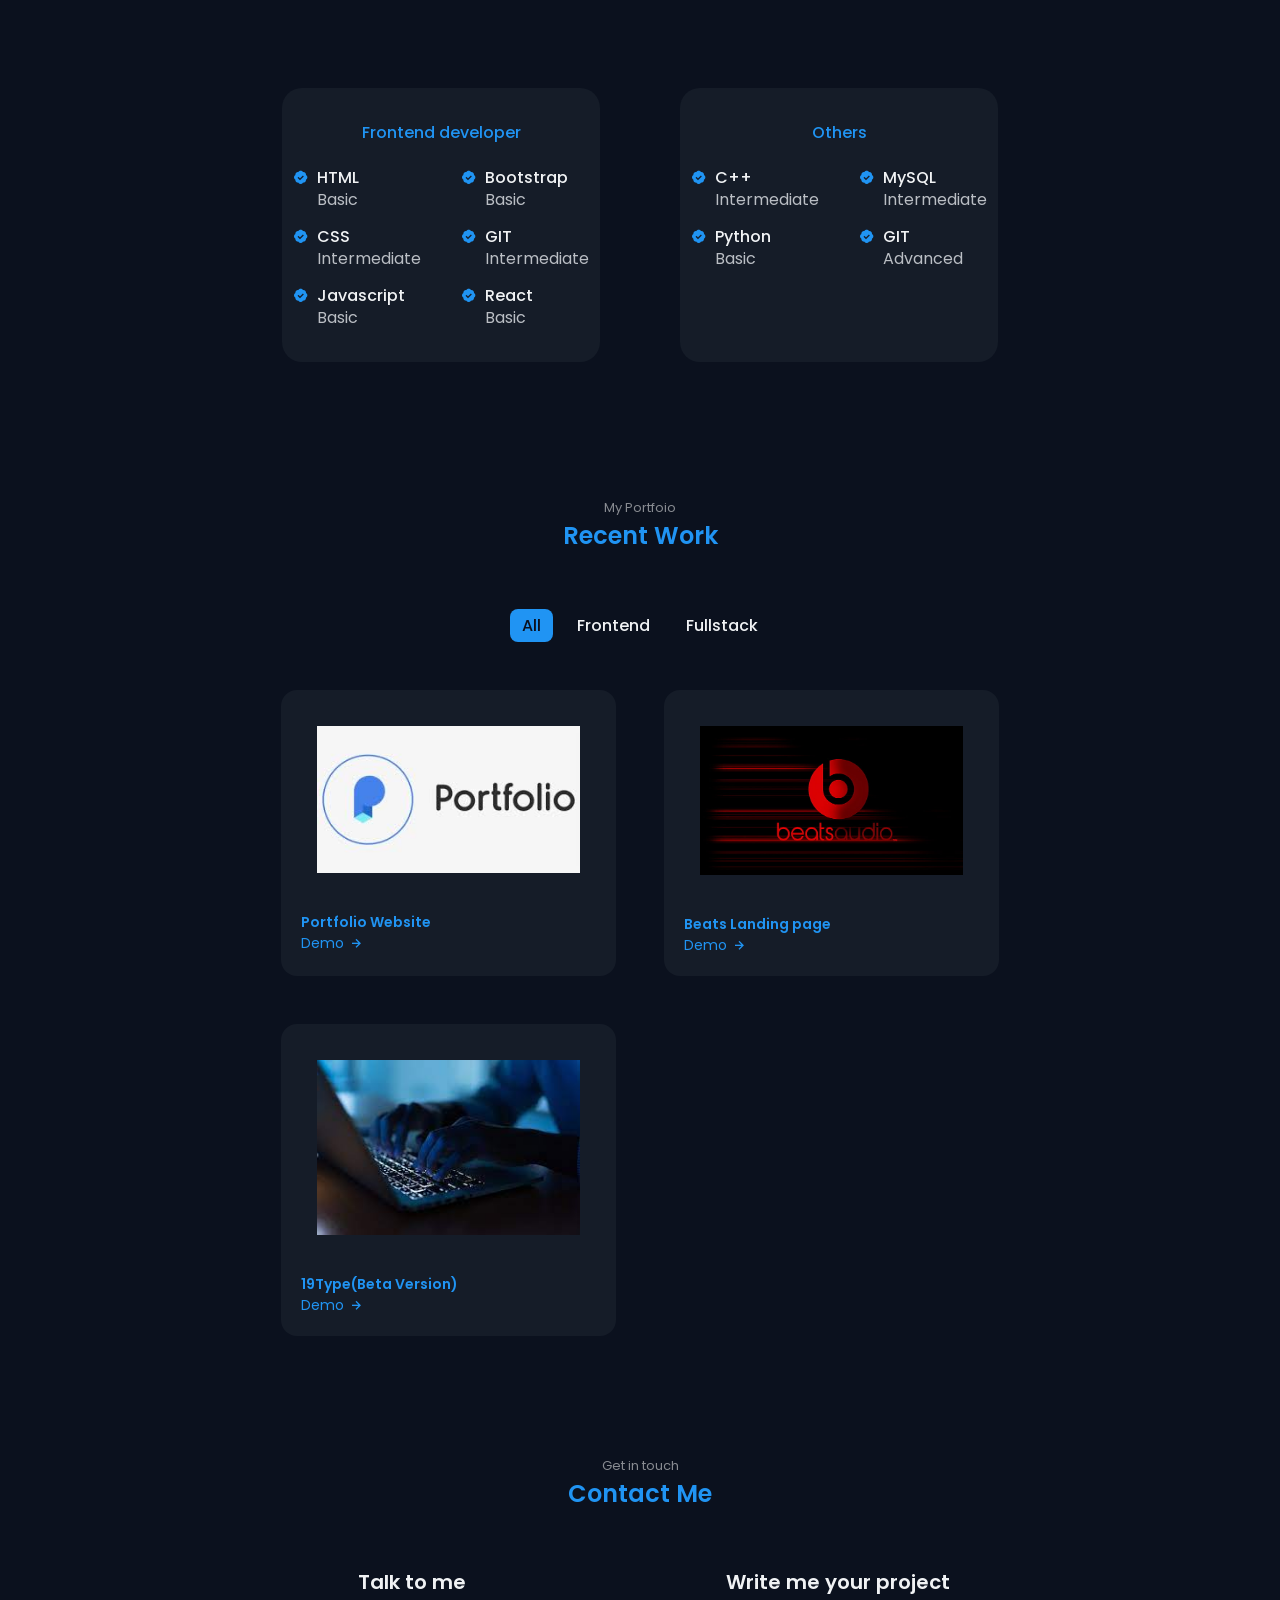
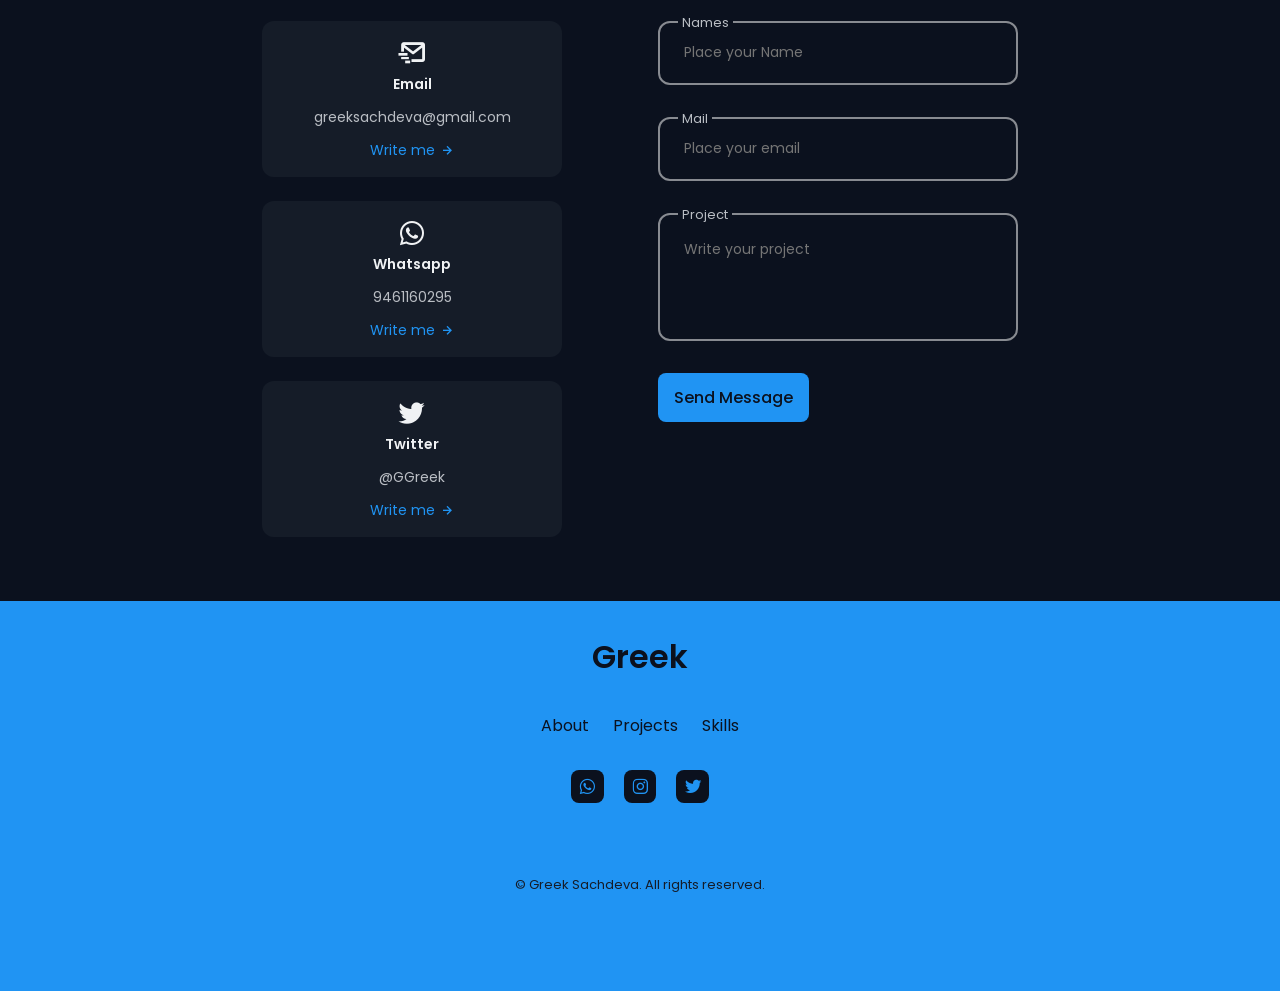
==== commit 3af34610: "new" ====
--- a/index.html
+++ b/index.html
@@ -120,7 +120,7 @@
                            <div class="about__box">
                             <i class='bx bx-award' ></i>
                             <h3 class="about__title">
-                                Experinece
+                                Experience
                             </h3>
                             <span class="about__subtitle">Ready to work</span>
                            </div>
@@ -142,7 +142,7 @@
                            </div>
                         </div>
                         <p class="about__description">
-                            Frontend developer, I create web pages with UI / UX user interface and user experience. I have a passion for creating beautiful and functional web pages. I have a strong background in web development and I am always looking for new ways to improve my skills.
+                            Frontend developer, I have experience in creating responsive websites and webpages. I have a passion for creating beautiful and functional web pages. I have an intermediate background in frontend web development and I am always looking for new ways to improve my skills.
                         </p>
                         <a href="#contact" class="button">Contact Me</a>
                     </div>
@@ -171,15 +171,73 @@
                                 <i class='bx bxs-badge-check' ></i>
                                 <div>
                                     <h3 class="skills__name">CSS</h3>
+                                    <span class="skills__levels">Intermediate</span>
+                                </div>
+                            </div>
+
+                            <div class="skills__data">
+                                <i class='bx bxs-badge-check' ></i>
+                                <div>
+                                    <h3 class="skills__name">Javascript</h3>
+                                    <span class="skills__levels">Basic</span>
+                                </div>
+                            </div>
+                        </div>
+
+                         <div class="skills__group">
+                            <div class="skills__data">
+                                <i class='bx bxs-badge-check' ></i>
+                                <div>
+                                    <h3 class="skills__name">Bootstrap</h3>
+                                    <span class="skills__levels">Basic</span>
+                                </div>
+                            </div>
+
+                            <div class="skills__data">
+                                <i class='bx bxs-badge-check' ></i>
+                                <div>
+                                    <h3 class="skills__name">GIT</h3>
+                                    <span class="skills__levels">Intermediate</span>
+                                </div>
+                            </div>
+
+                            <div class="skills__data">
+                                <i class='bx bxs-badge-check' ></i>
+                                <div>
+                                    <h3 class="skills__name">React</h3>
+                                    <span class="skills__levels">Basic</span>
+                                </div>
+                            </div>
+                        </div>
+                    </div>
+                    </div>
+
+
+                    <div class="skills__content">
+                    <h3 class="skills__title">Others</h3>
+                    <div class="skills__box">
+                        <div class="skills__group">
+                            <div class="skills__data">
+                                <i class='bx bxs-badge-check' ></i>
+                                <div>
+                                    <h3 class="skills__name">C++</h3>
+                                    <span class="skills__levels">Intermediate</span>
+                                </div>
+                            </div>
+
+                            <!-- <div class="skills__data">
+                                <i class='bx bxs-badge-check' ></i>
+                                <div>
+                                    <h3 class="skills__name">Node Js</h3>
                                     <span class="skills__levels">Advanced</span>
                                 </div>
-                            </div>
-
-                            <div class="skills__data">
-                                <i class='bx bxs-badge-check' ></i>
-                                <div>
-                                    <h3 class="skills__name">Javascript</h3>
-                                    <span class="skills__levels">Intermidiate</span>
+                            </div> -->
+
+                            <div class="skills__data">
+                                <i class='bx bxs-badge-check' ></i>
+                                <div>
+                                    <h3 class="skills__name">Python</h3>
+                                    <span class="skills__levels">Basic</span>
                                 </div>
                             </div>
                         </div>
@@ -188,7 +246,7 @@
                             <div class="skills__data">
                                 <i class='bx bxs-badge-check' ></i>
                                 <div>
-                                    <h3 class="skills__name">Bootstrap</h3>
+                                    <h3 class="skills__name">MySQL</h3>
                                     <span class="skills__levels">Intermediate</span>
                                 </div>
                             </div>
@@ -201,18 +259,23 @@
                                 </div>
                             </div>
 
-                            <div class="skills__data">
-                                <i class='bx bxs-badge-check' ></i>
-                                <div>
-                                    <h3 class="skills__name">React</h3>
+                            <!-- <div class="skills__data">
+                                <i class='bx bxs-badge-check' ></i>
+                                <div>
+                                    <h3 class="skills__name">Firebase</h3>
                                     <span class="skills__levels">Intermediate</span>
                                 </div>
-                            </div>
-                        </div>
-                    </div>
-                    </div>
-
-                    <div class="skills__content">
+                            </div> -->
+                        </div>
+                    </div>
+                    </div>
+                </div>
+
+
+
+
+                    <!-- unlocking after backend projects -->
+                    <!-- <div class="skills__content">
                     <h3 class="skills__title">Backend developer</h3>
                     <div class="skills__box">
                         <div class="skills__group">
@@ -268,12 +331,12 @@
                         </div>
                     </div>
                     </div>
-                </div>
+                </div> -->
                 
             </section>
 
             <!--=============== SERVICES ===============-->
-            <section class="services section">
+            <!-- <section class="services section">
                 <span class="section__subtitle">My services</span>
                 <h2 class="section__title">What I offer</h2>
                 <div class="services__container container grid">
@@ -450,7 +513,7 @@
                         </div>
                     </div>
                 </div>
-            </section>
+            </section> -->
 
             <!--=============== WORK ===============-->
             <section class="work section" id="work">
@@ -459,53 +522,55 @@
 
                  <div class="work__filters">
                     <span class="work__item active-work" data-filter = 'all' >All</span>
-                    <span class="work__item" data-filter='.web'>Web</span>
-                    <span class="work__item" data-filter='.movil' >Movil</span>
-                    <span class="work__item" data-filter='.design' >Design</span>
+                    <span class="work__item" data-filter='.web'>Frontend</span>
+                    <span class="work__item" data-filter='.movil' >Fullstack</span>
+                    <!-- <span class="work__item" data-filter='.design' >Design</span> -->
                  </div>
 
                  <div class="work__container conatiner grid">
+                    <div class="work__card mix web movil">
+                        <img src="assets/img/port.jpg" alt="" class="work__img">
+
+                        <h3 class="work__button">Portfolio Website</h3>
+
+                        <a href="https://greeksachdeva.me" target = "_blank" class="work__button">
+                            Demo <i class='bx bx-right-arrow-alt work__icon' ></i>
+                        </a>
+                    </div> 
+
                     <div class="work__card mix web">
-                        <img src="assets/img/work1.jpg" alt="" class="work__img">
-
-                        <h3 class="work__button">Web design</h3>
-
-                        <a href="#" class="work__button">
+                        <img src="assets/img/beats.jpg" alt="" class="work__img">
+
+                        <h3 class="work__button">Beats Landing page </h3>
+
+                        <a href="http://greeksachdeva.me/Beats-headphones-landing-page/" target = "_blank" class="work__button">
                             Demo <i class='bx bx-right-arrow-alt work__icon' ></i>
                         </a>
                     </div> 
                     
                     <div class="work__card mix movil">
-                        <img src="assets/img/work2.jpg" alt="" class="work__img">
-
-                        <h3 class="work__button">App movil</h3>
+                        <img src="assets/img/19type.jpg" alt="" class="work__img">
+
+                        <h3 class="work__button">19Type(Beta Version)</h3>
+
+                        <a href="http://greeksachdeva.me/19type/" class="work__button">
+                            Demo <i class='bx bx-right-arrow-alt work__icon' ></i>
+                        </a>
+                    </div> 
+
+                    <!-- <div class="work__card mix design">
+                        <img src="assets/img/work3.jpg" alt="" class="work__img">
+
+                        <h3 class="work__button">Brand design</h3>
 
                         <a href="#" class="work__button">
                             Demo <i class='bx bx-right-arrow-alt work__icon' ></i>
                         </a>
-                    </div> 
-
-                    <div class="work__card mix design">
-                        <img src="assets/img/work3.jpg" alt="" class="work__img">
-
-                        <h3 class="work__button">Brand design</h3>
-
-                        <a href="#" class="work__button">
-                            Demo <i class='bx bx-right-arrow-alt work__icon' ></i>
-                        </a>
-                    </div> 
-
-                    <div class="work__card mix web">
-                        <img src="assets/img/work4.jpg" alt="" class="work__img">
-
-                        <h3 class="work__button">Web design </h3>
-
-                        <a href="#" class="work__button">
-                            Demo <i class='bx bx-right-arrow-alt work__icon' ></i>
-                        </a>
-                    </div> 
-
-                    <div class="work__card mix movil">
+                    </div>  -->
+
+                    
+
+                    <!-- <div class="work__card mix movil">
                         <img src="assets/img/work5.jpg" alt="" class="work__img">
 
                         <h3 class="work__button">App movil</h3>
@@ -515,11 +580,11 @@
                         </a>
                     </div> 
                 
-                </div>
+                </div> -->
             </section>
 
             <!--=============== TESTIMONIALS ===============-->
-            <section class="testimonial section">
+            <!-- <section class="testimonial section">
                 <span class="section__subtitle">My Clients</span>
                 <h2 class="section__title">Testimonials</h2>
 
@@ -553,7 +618,7 @@
                     <div class="swiper-pagination"></div>
 
                 </div>                
-            </section>
+            </section> -->
 
             <!--=============== CONTACT ===============-->
             <section class="contact section" id="contact">
@@ -635,7 +700,7 @@
                     </li>
 
                      <li>
-                        <a href="#testmonial" class="footer__link">Testimonial</a>
+                        <a href="#skills" class="footer__link">Skills</a>
                     </li>
                 </ul>
                 <ul class="footer__social">
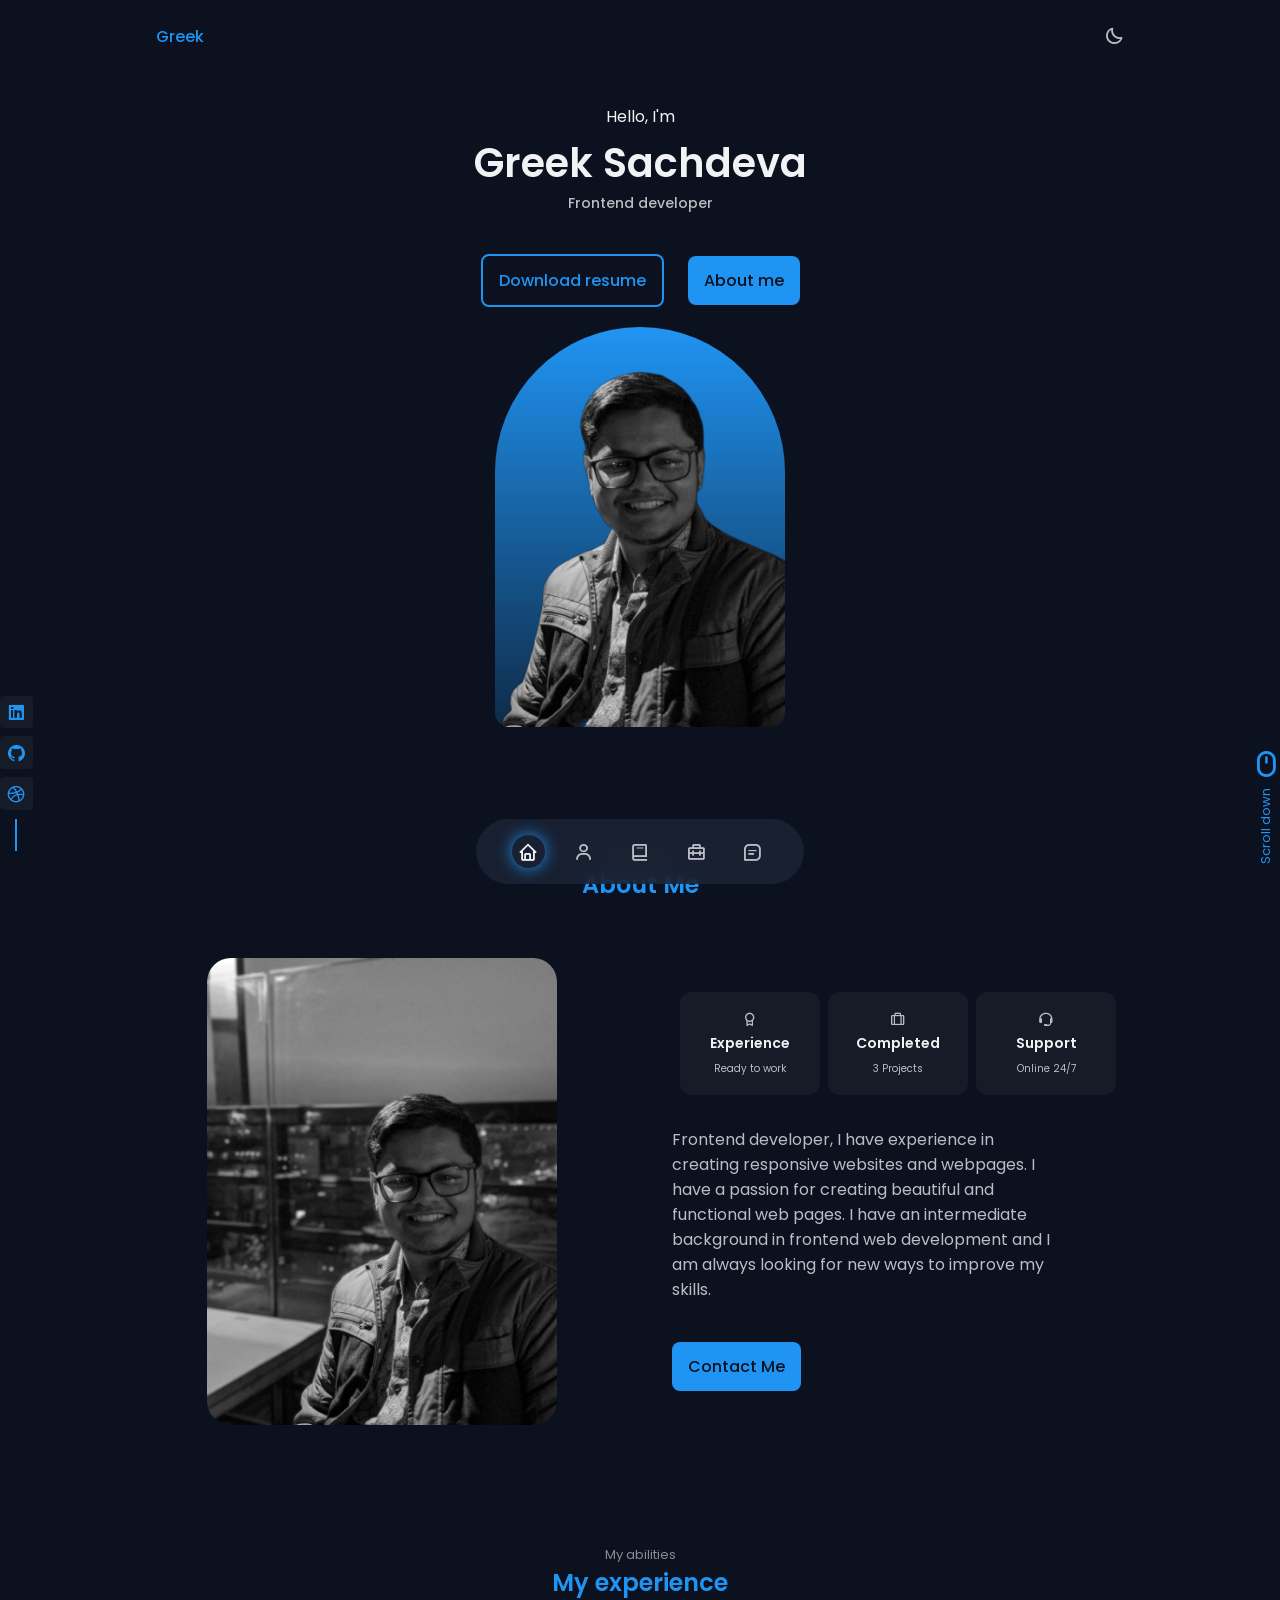
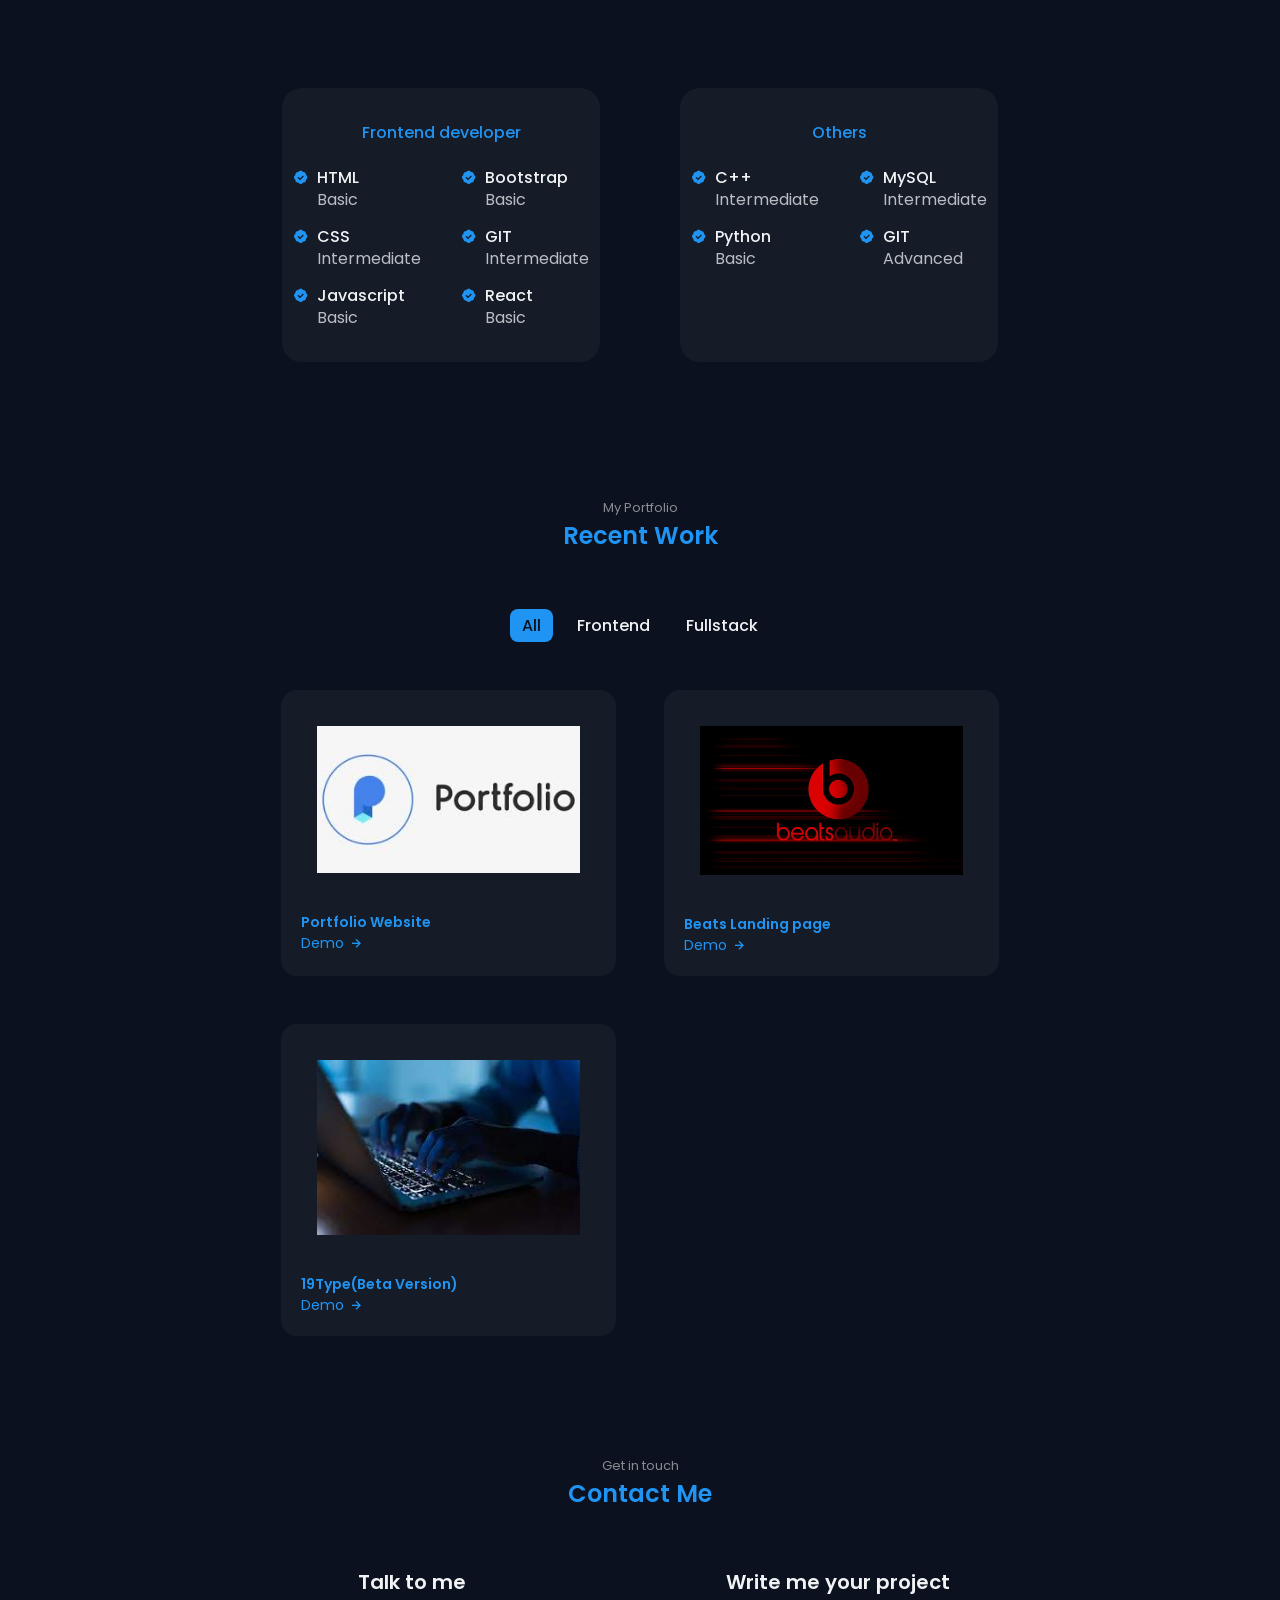
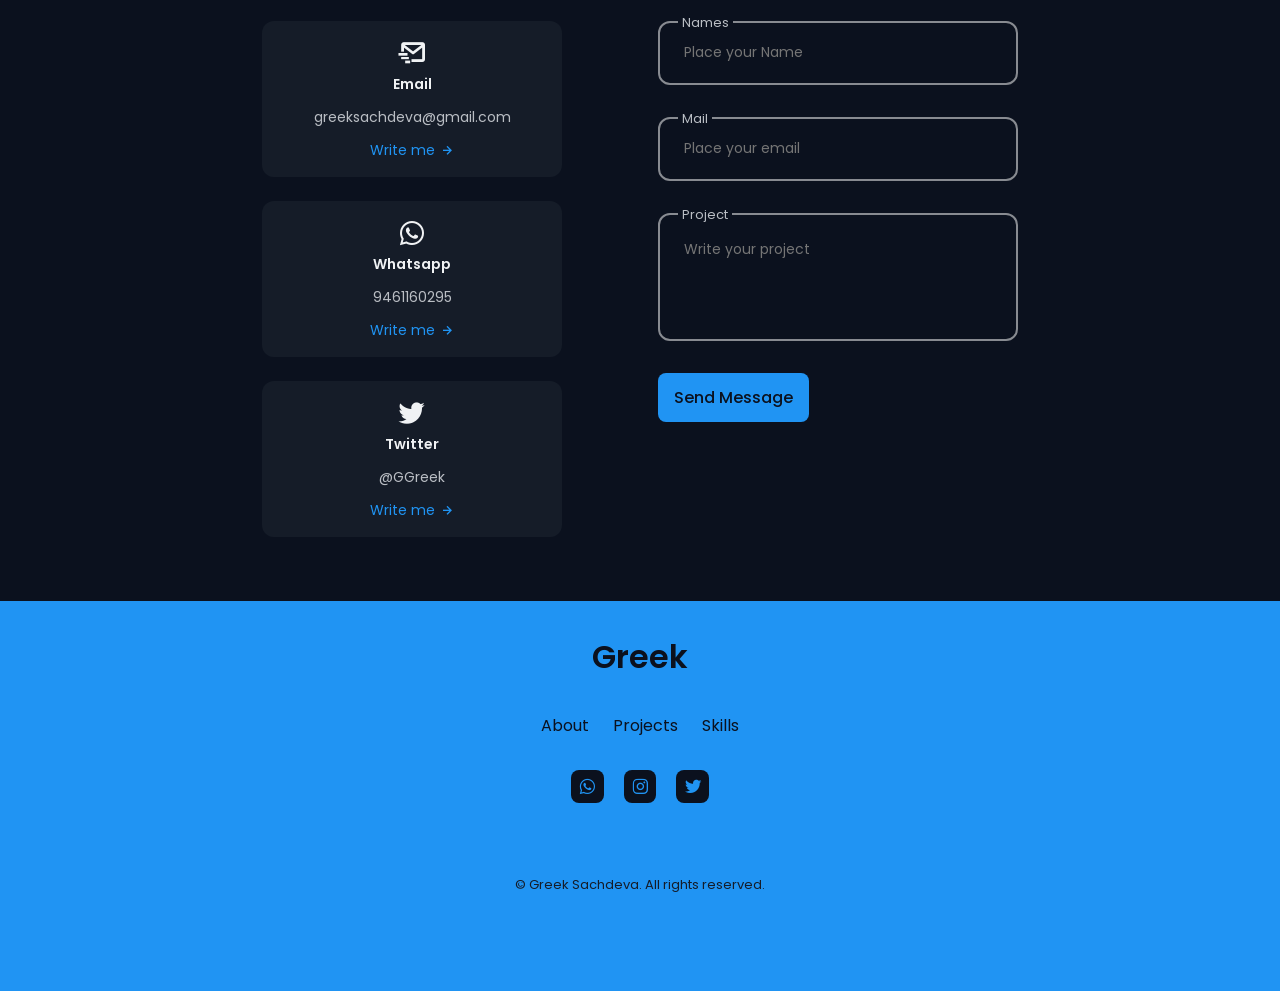
==== commit 7b8e563a: "resume update" ====
--- a/index.html
+++ b/index.html
@@ -517,7 +517,7 @@
 
             <!--=============== WORK ===============-->
             <section class="work section" id="work">
-                 <span class="section__subtitle">My Portfoio</span>
+                 <span class="section__subtitle">My Portfolio</span>
                  <h2 class="section__title">Recent Work</h2>
 
                  <div class="work__filters">
